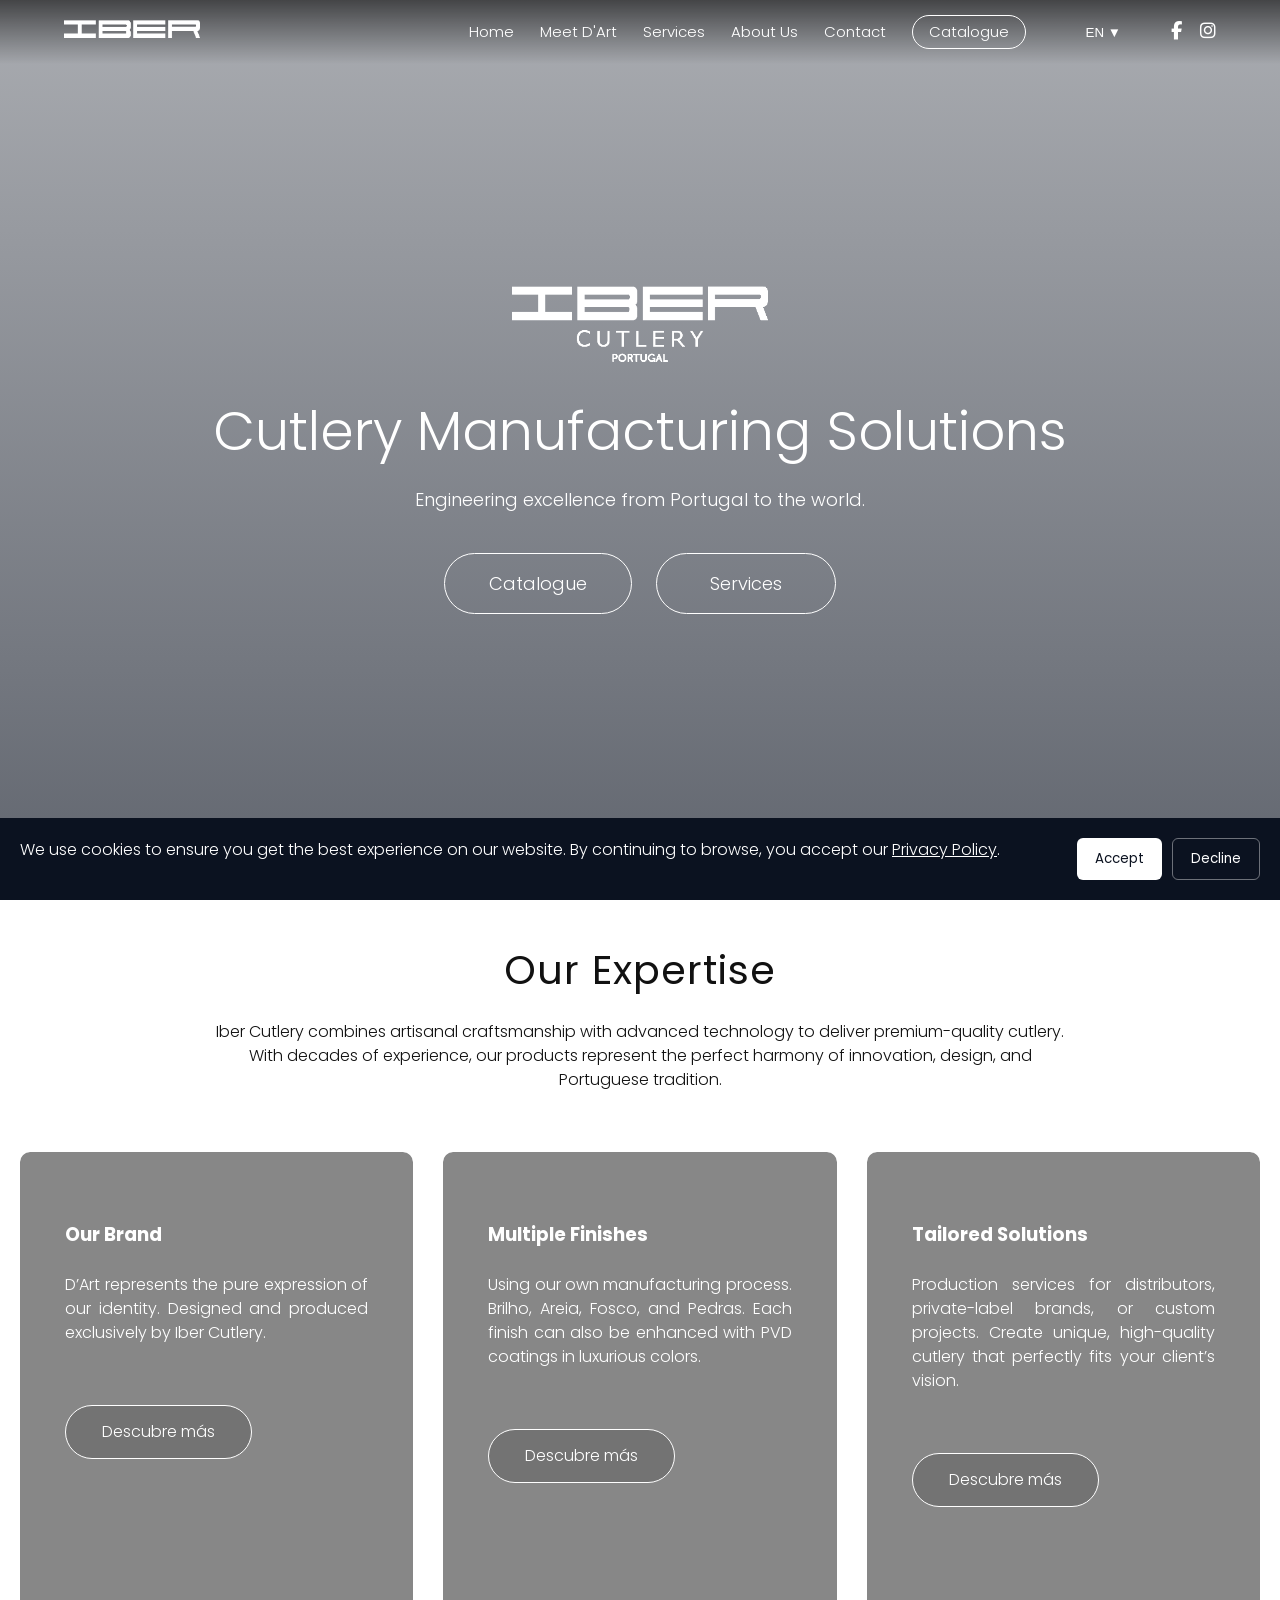
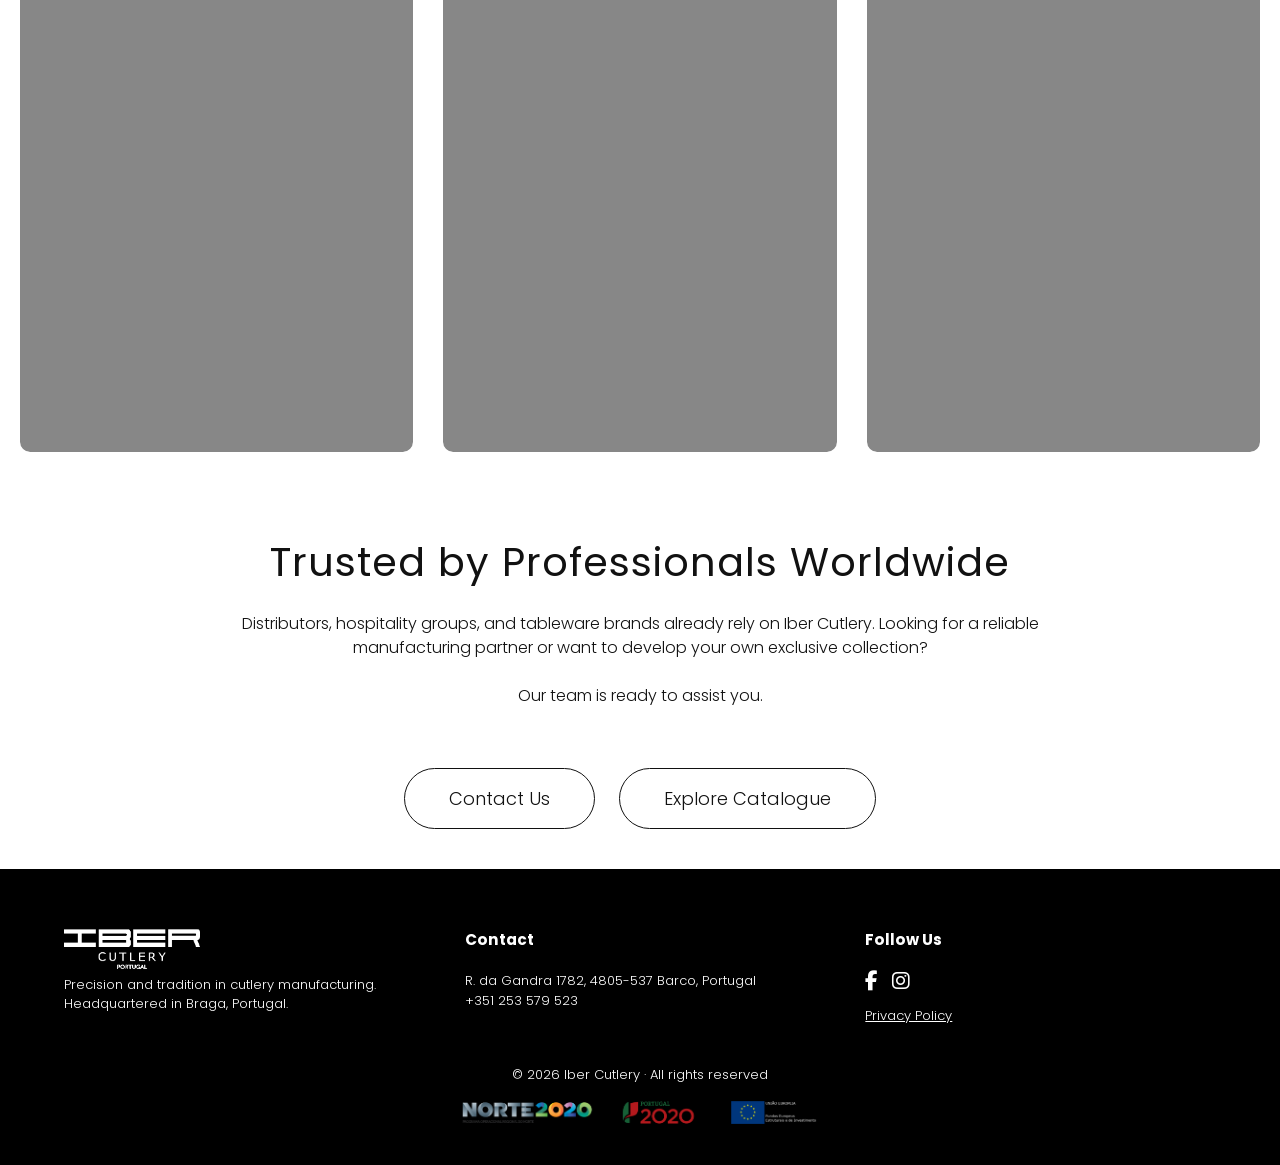
==== index.html @ c16a4443 "Update index.html" ====
<!doctype html>
<html lang="en">
<head>
<meta charset="utf-8"/>
<meta name="viewport" content="width=device-width, initial-scale=1, viewport-fit=cover"/>
<title>Iber | Premium Cutlery</title>
<meta name="description" content="Iber Cutlery — Portuguese cutlery manufacturer. Precision engineering, handcrafted finishes and industrial production. B2B catalog and corporate information."/>
<meta name="theme-color" content="#0b1220"/>

<link rel="icon" href="/favicon.ico">
<link href="https://fonts.googleapis.com/css2?family=Poppins:wght@300;400;600&display=swap" rel="stylesheet">
<link rel="stylesheet" href="https://cdnjs.cloudflare.com/ajax/libs/font-awesome/6.5.0/css/all.min.css">

<link rel="stylesheet" href="styles.css">

</head>

<body>

<header>
  <div class="header-bar" id="headerBar">
    <div class="container">
      <nav>
        <div class="logo"><a href="index.html"><img src="logoIBERsolo.png" alt="Iber Cutlery Logo"></a></div>

        <div class="menu-toggle" id="menuToggle"><i class="fas fa-bars"></i></div>

        <div class="nav-links" id="navLinks">
          <div class="close-menu" id="closeMenu"><i class="fas fa-times"></i></div>

          <a href="index.html">Home</a>
          <a href="meetdart.html">Meet D'Art</a>
          <a href="services.html">Services</a>
          <a href="about.html">About Us</a>
          <a href="contact.html">Contact</a>
          <a href="https://drive.google.com/file/d/1WoMRmmUtPPjQzyLjRYjJHznSljWQ4U9n/view?usp=drive_link" class="catalogue-btn">Catalogue</a>

          <!-- LANGUAGE SELECTOR DESKTOP -->
          <div class="language-selector-desktop">
            <button id="langBtn">EN ▼</button>
            <ul id="langMenu" class="lang-menu">
              <li><a href="#">EN</a></li>
              <li><a href="#">ES</a></li>
              <li><a href="#">PT</a></li>
            </ul>
          </div>

          <!-- LANGUAGE SELECTOR MOBILE -->
          <div class="language-selector-mobile">
            <button class="lang-mobile">EN</button>
            <button class="lang-mobile">ES</button>
            <button class="lang-mobile">PT</button>
          </div>

          <div class="nav-social">
            <a href="https://www.facebook.com/ibercutlery" target="_blank"><i class="fab fa-facebook-f"></i></a>
            <a href="https://www.instagram.com/ibercutlery/" target="_blank"><i class="fab fa-instagram"></i></a>
          </div>

        </div>
      </nav>
    </div>
  </div>
</header>

<section class="hero">
  <video autoplay muted loop playsinline>
    <source src="index1.mp4" type="video/mp4">
  </video>

  <div class="overlay">
    <div class="hero-inner">
      <div class="logo-hero"><img src="logoIBER-blanco.png" alt="Iber Cutlery Logo"></div>
      <h1 data-i18n="hero-title">Cutlery Manufacturing Solutions</h1>
      <p class="lead" data-i18n="hero_lead">Engineering excellence from Portugal to the world.</p>
      <div class="actions">
        <a href="https://drive.google.com/file/d/1WoMRmmUtPPjQzyLjRYjJHznSljWQ4U9n/view?usp=drive_link" class="btn" data-i18n="btn_catalogue">Catalogue</a>
        <a href="services.html" class="btn" data-i18n="btn_services">Services</a>
      </div>
    </div>
  </div>
</section>

<section class="white-section">
  <h2 data-i18n="ourexpertise">Our Expertise</h2>
  <p data-i18n="ourexpertise_text">Iber Cutlery combines artisanal craftsmanship with advanced technology to deliver premium-quality cutlery. With decades of experience, our products represent the perfect harmony of innovation, design, and Portuguese tradition.</p>
  
  <div class="box-grid">
  <div class="info-box" style="background-image:url('img.png');">
    <div class="info-content">
      <br>
      <h3>Our Brand</h3><br>
        <p>
         D’Art represents the pure expression of our identity. Designed and produced exclusively by Iber Cutlery.
        </p>

          <a href="meetdart.html#introdart" class="info-btn">Descubre más</a>

    </div>
  </div>

  <div class="info-box" style="background-image:url('img.png');">
    <div class="info-content">
      <br><h3>Multiple Finishes</h3><br>
      <p>
        Using our own manufacturing process. Brilho, Areia, Fosco, and Pedras. Each finish can also be enhanced with PVD coatings in luxurious colors.
      </p>
          <a href="services.html#acabados" class="info-btn">Descubre más</a>

    </div>
  </div>

  <div class="info-box" style="background-image:url('img.png');">
    <div class="info-content">
      <br><h3>Tailored Solutions</h3><br>
      <p>
        Production services for distributors, private-label brands, or custom projects. Create unique, high-quality cutlery that perfectly fits your client’s vision.
      </p>
          <a href="services.html" class="info-btn">Descubre más</a>

    </div>
  </div>
</div>




</section>

<section class="white-section">
  <h2>Trusted by Professionals Worldwide</h2>
  <p>
    Distributors, hospitality groups, and tableware brands already rely on Iber Cutlery. Looking for a reliable manufacturing partner or want to develop your own exclusive collection?
    <br><br>
     Our team is ready to assist you.
  </p>

  <div class="actions" style="margin-top:30px;">
    <a href="contact.html" class="btn" style="border-color:#111;color:#111;">Contact Us</a>
    <a href="catalogue.html" class="btn" style="border-color:#111;color:#111;">Explore Catalogue</a>
  </div>
</section>

<footer>
  <div class="container footer-grid">
    <div>
      <div class="footer-logo"><img src="logoIBER-blanco.png" alt="Iber Cutlery"></div>
      <div class="footer-about">Precision and tradition in cutlery manufacturing. Headquartered in Braga, Portugal.</div>
    </div>

    <div>
      <h3>Contact</h3> <br>
      <p>R. da Gandra 1782, 4805-537 Barco, Portugal</p>
      <p>+351 253 579 523</p>
    </div>

    <div>
      
      <h3>Follow Us</h3>
      <br>
      <div class="footer-social">
        <a href="https://www.facebook.com/ibercutlery" target="_blank"><i class="fab fa-facebook-f"></i></a>
        <a href="https://www.instagram.com/ibercutlery/" target="_blank"><i class="fab fa-instagram"></i></a>
      </div>
      <div style="margin-top:12px;">
        <a href="privacy.html" style="color:#fff;">Privacy Policy</a>
      </div>
    </div>
  </div>

  <div class="footer-legal">
    <p>© <span id="copyright-year">2025</span> Iber Cutlery · All rights reserved</p>
    <img src="logos_2020.png" style="height:55px;cursor:pointer;" onclick="window.open('Ficha-do-Proyecto-Iber.pdf','_blank')">
  </div>
</footer>

<div class="cookie-popup" id="cookiePopup" style="display:none;">
  <div>We use cookies to ensure you get the best experience on our website. By continuing to browse, you accept our <a href="privacy.html" style="color:#fff;text-decoration:underline;">Privacy Policy</a>.</div>
  <div class="cookie-buttons">
    <button class="cookie-btn cookie-accept" id="acceptCookies">Accept</button>
    <button class="cookie-btn cookie-reject" id="rejectCookies">Decline</button>
  </div>
</div>

<script>
/* ================= HEADER SCROLL ================= */
const headerBar = document.getElementById('headerBar');
window.addEventListener('scroll', () => { headerBar.classList.toggle('scrolled', window.scrollY > 60); });

/* ================= MOBILE MENU ================= */
const toggle = document.getElementById('menuToggle');
const nav = document.getElementById('navLinks');
const closeBtn = document.getElementById('closeMenu');

toggle.addEventListener('click', () => {
  nav.classList.add('active');
  document.body.classList.add('no-scroll');
});

closeBtn.addEventListener('click', () => {
  nav.classList.remove('active');
  document.body.classList.remove('no-scroll');
});

document.addEventListener('click', (e) => {
  if(!nav.contains(e.target) && !toggle.contains(e.target)){
    nav.classList.remove('active');
    document.body.classList.remove('no-scroll');
  }
});

/* ================= COOKIES ================= */
const cookiePopup = document.getElementById('cookiePopup');

if(!localStorage.getItem('cookieChoice')){
  cookiePopup.style.display = 'flex';
}

document.getElementById('acceptCookies').onclick = () => {
  localStorage.setItem('cookieChoice','accepted');
  cookiePopup.style.display = 'none';
};

document.getElementById('rejectCookies').onclick = () => {
  localStorage.setItem('cookieChoice','rejected');
  cookiePopup.style.display = 'none';
};

/* ================= LANGUAGE DROPDOWN DESKTOP ================= */
const langBtn = document.getElementById('langBtn');
const langMenu = document.getElementById('langMenu');

langBtn.addEventListener('click', (e) => {
  e.stopPropagation();
  langMenu.style.display = (langMenu.style.display === 'block') ? 'none' : 'block';
});

document.addEventListener('click', () => { langMenu.style.display = 'none'; });

/* ================= COPYRIGHT YEAR ================= */
document.getElementById("copyright-year").textContent = new Date().getFullYear();











</script>

</body>
</html>
---- styles.css ----
/* ================= RESET ================= */
*, *::before, *::after {
  box-sizing: border-box;
  margin: 0;
  padding: 0;
}

html {
  scroll-behavior: smooth;
}

body {
  font-family: "Poppins", sans-serif;
  font-weight: 300;
  line-height: 1.5;
  color: #111;
  background: #fff;
  overflow-x: hidden;
}

/* ================= GLOBAL ================= */
.container {
  max-width: 1200px;
  margin: auto;
  padding: 0 clamp(16px, 4vw, 24px);
}

body.no-scroll {
  overflow: hidden;
}

/* ================= HEADER ================= */
header {
  position: fixed;
  top: 0;
  left: 0;
  right: 0;
  z-index: 1000;
}

.header-bar {
  width: 100%;
  background: linear-gradient(to bottom, rgba(0,0,0,0.6), rgba(0,0,0,0));
  transition: .35s;
}

.header-bar.scrolled {
  background: rgba(0,0,0,.95);
  backdrop-filter: blur(6px);
}

nav {
  display: flex;
  align-items: center;
  justify-content: space-between;
  height: 64px;
}

.logo img {
  height: 18px;
}

/* ================= NAV ================= */
.nav-links {
  display: flex;
  align-items: center;
  gap: 26px;
}

.nav-links a {
  color: #fff;
  text-decoration: none;
  font-size: 15px;
}

/* CTA */
.catalogue-btn {
  border: 1.6px solid #fff;
  padding: 5px 16px;
  border-radius: 80px;
}

/* SOCIAL ICONS */
.nav-social {
  display: flex;
  gap: 18px;
  margin-left: 10px;
}

.nav-social i {
  color: #fff;
  font-size: 18px;
  transition: .3s;
}

.nav-social i:hover {
  color: #aaa;
}

/* MENU BUTTONS */
.menu-toggle,
.close-menu {
  display: none;
  font-size: 26px;
  color: #fff;
  cursor: pointer;
}

/* ================= HERO ================= */
.hero {
  position: relative;
  min-height: 100dvh;
  width: 100%;
  overflow: hidden;
}

.hero video {
  position: absolute;
  inset: 0;
  width: 100%;
  height: 100%;
  object-fit: cover;
}

.overlay {
  position: absolute;
  inset: 0;
  background: linear-gradient(180deg, rgba(11,18,32,0.35), rgba(11,18,32,0.65));
  display: flex;
  align-items: center;
  justify-content: center;
  text-align: center;
  padding: 40px 20px;
}

.hero-inner {
  max-width: 900px;
  color: #fff;
}

.logo-hero img {
  width: clamp(180px, 20vw, 260px);
  margin-bottom: 22px;
}

h1 {
  font-size: clamp(32px, 5vw, 54px);
  margin-bottom: 14px;
  font-weight: 300;
}

.lead {
  font-size: clamp(16px, 2.2vw, 18px);
}

.actions {
  display: flex;
  gap: 24px;
  justify-content: center;
  margin-top: 40px;
  flex-wrap: wrap;
}

.btn {
  padding: 16px 44px;
  border-radius: 80px;
  border: 1.6px solid #fff;
  color: #fff;
  text-decoration: none;
  font-size: 18px;
  min-width: 180px;
  transition: .3s;
}

.btn:hover {
  background: rgba(255,255,255,.15);
  transform: translateY(-2px);
}

/* ================= SECTIONS ================= */
.white-section {
  padding: clamp(40px, 10vw, 40px) 20px;
  text-align: center;
}

.white-section h2 {
  font-size: clamp(26px, 4vw, 40px);
  margin-bottom: 20px;
  font-weight: 400;
}

.white-section p {
  max-width: 850px;
  margin: 0 auto 60px;
  font-size: 16px;
}

.box-grid {
  display: grid;
  grid-template-columns: repeat(auto-fit, minmax(260px,1fr));
  gap: 30px;
}

.info-box {
  padding: 30px 30px;
  border-radius: 40px;
  background: #cfcfcf;
}.info-box p {
  text-align: justify;
}


/* ================= FOOTER ================= */
footer {
  background: #000000;
  color: #fff;
  padding-top: 60px;
  font-size: 13px;
}

.footer-grid {
  display: grid;
  grid-template-columns: repeat(auto-fit, minmax(240px,1fr));
  gap: 50px;
  margin-bottom: 20px;
}

.footer-logo img {
  height: 40px;
}

.footer-social {
  display: flex;
  gap: 14px;
}

.footer-social i {
  color: #fff;
  font-size: 20px;
}

.footer-social i:hover {
  color: #888;
}

.footer-legal {
  background: #000;
  padding: 20px;
  text-align: center;
  font-size: 13px;
}

/* ================= COOKIES ================= */
.cookie-popup {
  position: fixed;
  bottom: 0;
  left: 0;
  width: 100%;
  background: #0b1220;
  color: #fff;
  padding: 20px;
  display: flex;
  justify-content: space-between;
  gap: 20px;
  flex-wrap: wrap;
  z-index: 9999;
}

.cookie-buttons {
  display: flex;
  gap: 10px;
  flex-wrap: wrap;
}

.cookie-btn {
  border: none;
  padding: 10px 18px;
  border-radius: 6px;
  cursor: pointer;
  font-family: "Poppins";
}

.cookie-accept {
  background: #fff;
  color: #0b1220;
}

.cookie-reject {
  background: transparent;
  border: 1px solid rgba(255,255,255,.4);
  color: #fff;
}

/* ================= LANGUAGE SELECTORS ================= */
/* Desktop */
.language-selector-desktop {
  position: relative;
  display: inline-block;
  margin-left: 20px;
}

.language-selector-desktop button {
  background: none;
  color: #fff;
  border: none;
  padding: 6px 14px;
  border-radius: 40px;
  cursor: pointer;
  font-weight: 500;
}

.language-selector-desktop .lang-menu {
  display: none;
  position: absolute;
  top: 120%;
  left: 0;
  background: #0b1220;
  border-radius: 12px;
  list-style: none;
  padding: 8px 0;
  min-width: 60px;
  text-align: center;
  box-shadow: 0 2px 10px rgba(0,0,0,0.4);
  z-index: 1005;
}

.language-selector-desktop .lang-menu li a {
  display: block;
  padding: 6px 16px;
  color: #fff;
  text-decoration: none;
  font-weight: 500;
}

.language-selector-desktop .lang-menu li a:hover {
  background: rgba(255,255,255,0.1);
}

/* Mobile */
.language-selector-mobile {
  display: flex;
  gap: 10px;
  justify-content: center;
  width: 100%;
}

.language-selector-mobile .lang-mobile {
  background: #fff;
  color: #000;
  border: 1.6px solid #fff;
  padding: 6px 12px;
  border-radius: 30px;
  cursor: pointer;
  font-weight: 500;
  min-width: 50px;
}

/* ================= MEDIA QUERIES ================= */

/* Tablet & Mobile <=900px */
@media (max-width: 900px) {

  /* Menu Toggle */
  .menu-toggle { 
    display: block;
  }

  /* Nav links */
  .nav-links {
    position: fixed;
    top: 0;
    right: -100%;
    width: 100%;
    height: 100vh;
    background: rgba(0,0,0,0.9);
    flex-direction: column;
    justify-content: flex-start;
    align-items: center;
    padding: 80px 0 40px 0;
    overflow-y: auto;
    transition: .35s;
    z-index: 1001;
    scroll-behavior: smooth;
  }

  .nav-links.active { right: 0; }

  .nav-links a {
    font-size: 18px;
    color: #fff;
    text-decoration: none;
    text-align: center;
    margin: 1px 0;
    padding: 1px 0;
    width: 100%;
    max-width: 200px;
  }

  .nav-links a.catalogue-btn {
    background: #fff;
    color: #000 !important;
    border: none;
    padding: 7px 40px;
    margin: 6px 0;
    border-radius: 40px;
    font-weight: 500;
    text-align: center;
    width: auto;
    display: inline-block;
  }

  .close-menu {
    display: block;
    position: absolute;
    top: 12px;
    right: 12px;
    z-index: 1002;
  }

  /* Scrollbar minimal */
  .nav-links::-webkit-scrollbar {
    width: 6px;
  }
  .nav-links::-webkit-scrollbar-thumb {
    background: rgba(255,255,255,0.2);
    border-radius: 3px;
  }

  /* Hide desktop language selector */
  .language-selector-desktop { display: none; }

  /* Hero Mobile */
  .hero-inner {
    display: flex;
    flex-direction: column;
    align-items: center;
    justify-content: center;
    text-align: center;
    padding: 20px;
  }

  .logo-hero img { width: clamp(120px,35vw,180px); margin-bottom: 20px; }
  .actions { flex-direction: column; align-items: center; gap: 14px; margin-top: 24px; }
  .btn { width: 70%; max-width: 260px; font-size: 16px; padding: 14px 28px; }

  .nav-links .nav-social i {
    font-size: 24px; 
  }

}

/* Mobile <=600px */
@media (max-width:600px) {
  nav { height: 58px; }
  .logo img { height: 16px; }
  .white-section { padding: 30px 16px; }

  .cookie-popup { flex-direction: column; align-items: flex-start; }
  .cookie-buttons { width: 100%; }
  .cookie-btn { flex: 1; text-align: center; }
}

/* Landscape mobile <=900px */
@media (orientation: landscape) and (max-width:900px) {
  .logo-hero { display: none; }
  .nav-links { min-height: auto; padding: 30px 0; }
}

/* Desktop >=901px */
@media (min-width:901px) {
  .close-menu { display: none !important; }
  .language-selector-mobile { display: none !important; }
}






.info-box {
  position: relative;
  background-size: cover;
  background-position: center;
  border-radius: 10px;
  min-height:900px;
  padding: 45px;
  color: #fff;
  display: flex;
  align-items: top;
  justify-content: center;
  overflow: hidden;
}

.info-box::before {
  content: "";
  position: absolute;
  inset: 0;
  background: rgba(0,0,0,0.35);
  /*background: rgba(0,0,0,0.35);  oscurece un poco la imagen para mejorar la legibilidad */
  border-radius: 10px;
}

.info-content {
  position: relative; /* para estar por encima del ::before */
  z-index: 1;
  text-align: justify;
}


.info-btn {
  display: inline-block;
  padding: 14px 36px;
  border-radius: 60px;
  background: rgba(0, 0, 0, 0.15);
  color: #ffffff;
  font-weight: 300;
  text-decoration: none;
  font-size: 16px;
  transition: 0.3s;
  border: 1.6px solid #fff;
}

.info-btn:hover {
  background: rgba(0, 0, 0, 0.55);
  transform: translateY(-2px);
}













/* ================= ESTILOS DE DART ================= */
/* GENERAL */
.dart-section,
.dart-finishes,
.dart-gallery{
  padding: 100px 20px;
}

.container-narrow{
  max-width: 900px;
  margin: auto;
  text-align: center;
}

.dart-title{
  font-size: 42px;
  font-weight: 300;
  margin-bottom: 30px;
}

.dart-text{
  font-size: 17px;
  line-height: 1.8;
  color: #444;
}

/* FINISHES */
.finish-grid{
  display: grid;
  grid-template-columns: repeat(auto-fit,minmax(260px,1fr));
  gap: 40px;
  margin-top: 70px;
}

.finish-card{
  position: relative;
  overflow: hidden;
  border-radius: 16px;
}

.finish-card img{
  width: 100%;
  height: 420px;
  object-fit: cover;
  display: block;
}

.finish-overlay{
  position: absolute;
  inset: 0;
  background: linear-gradient(to top, rgba(0,0,0,0.65), rgba(0,0,0,0.2));
  color: #fff;
  padding: 30px;
  display: flex;
  flex-direction: column;
  justify-content: flex-end;
}

/* GALLERY */
.gallery-grid{
  display: grid;
  grid-template-columns: repeat(4,1fr);
  gap: 0;
  margin-top: 60px;
}

.gallery-item{
  position: relative;
  cursor: pointer;
  overflow: hidden;
}

.gallery-item img{
  width: 100%;
  height: 420px;
  object-fit: cover;
  display: block;
  transition: 0.6s;
}

.gallery-item:hover img{
  transform: scale(1.05);
}

.gallery-label{
  position: absolute;
  bottom: 0;
  left: 0;
  right: 0;
  padding: 20px;
  background: linear-gradient(to top, rgba(0,0,0,0.8), transparent);
  color: #fff;
  font-size: 18px;
}

/* MODAL */
.model-modal{
  position: fixed;
  inset: 0;
  background: rgba(0,0,0,0.85);
  display: none;
  align-items: center;
  justify-content: center;
  z-index: 9999;
}

.model-content{
  width: 90%;
  max-width: 1000px;
  background: #111;
  border-radius: 20px;
  overflow: hidden;
  display: grid;
  grid-template-columns: 1fr 1fr;
}

.model-content img{
  width: 100%;
  height: 100%;
  object-fit: cover;
}

.modal-info{
  padding: 60px;
  color: #fff;
}

.close-modal{
  position: absolute;
  top: 30px;
  right: 40px;
  color: #fff;
  font-size: 28px;
  cursor: pointer;
}

/* RESPONSIVE */
@media(max-width:900px){
  .gallery-grid{
    grid-template-columns: repeat(2,1fr);
  }

  .model-content{
    grid-template-columns: 1fr;
  }

  .modal-info{
    padding: 30px;
  }

  .finish-card img,
  .gallery-item img{
    height: 300px;
  }
}





/* ================= ESTILOS SERVICE ================= */
.section {
    padding: 100px 0;
    border-bottom: 1px solid #e5e5e5;
}

.section:last-child {
    border-bottom: none;
}

h2 {
    font-size: 32px;
    font-weight: 500;
    margin-bottom: 30px;
    letter-spacing: 1px;
}

.grid-2 {
    display: grid;
    grid-template-columns: 1fr 1fr;
    gap: 60px;
    align-items: center;
}

.grid-3 {
    display: grid;
    grid-template-columns: repeat(3, 1fr);
    gap: 40px;
}

.image-wrapper {
    width: 100%;
    overflow: hidden;
    border-radius: 6px;
}

.image-wrapper img {
    width: 100%;
    height: auto;
    display: block;
    object-fit: cover;
}

.muted {
    color: #777;
    font-size: 14px;
    letter-spacing: 2px;
    text-transform: uppercase;
    margin-bottom: 15px;
}

.card {
    padding: 40px;
    background: #fff;
    border-radius: 6px;
    box-shadow: 0 10px 30px rgba(0,0,0,0.04);
}

.card h3 {
    font-size: 18px;
    font-weight: 500;
    margin-bottom: 15px;
}

.card p {
    font-size: 14px;
    line-height: 1.6;
    color: #555;
}

.signature {
    font-size: 18px;
    font-weight: 500;
    margin-top: 30px;
    text-align: center;
}

/* RESPONSIVE */
@media (max-width: 992px) {
    .grid-2 {
        grid-template-columns: 1fr;
        gap: 40px;
    }

    .grid-3 {
        grid-template-columns: 1fr;
    }

    .section {
        padding: 70px 0;
    }

    h2 {
        font-size: 26px;
    }
    
}











/* ================= CONTACT PAGE ================= */


/* === CENTERED CONTACT SECTION === */





.contact-bg-video{
  position: fixed;
  inset: 0;
  width: 100%;
  height: 100%;
  object-fit: cover;
  z-index: -2;
}

.contact-video-overlay{
  position: fixed;
  inset: 0;
  background: rgba(0,0,0,0.52);
  z-index: -1;
}
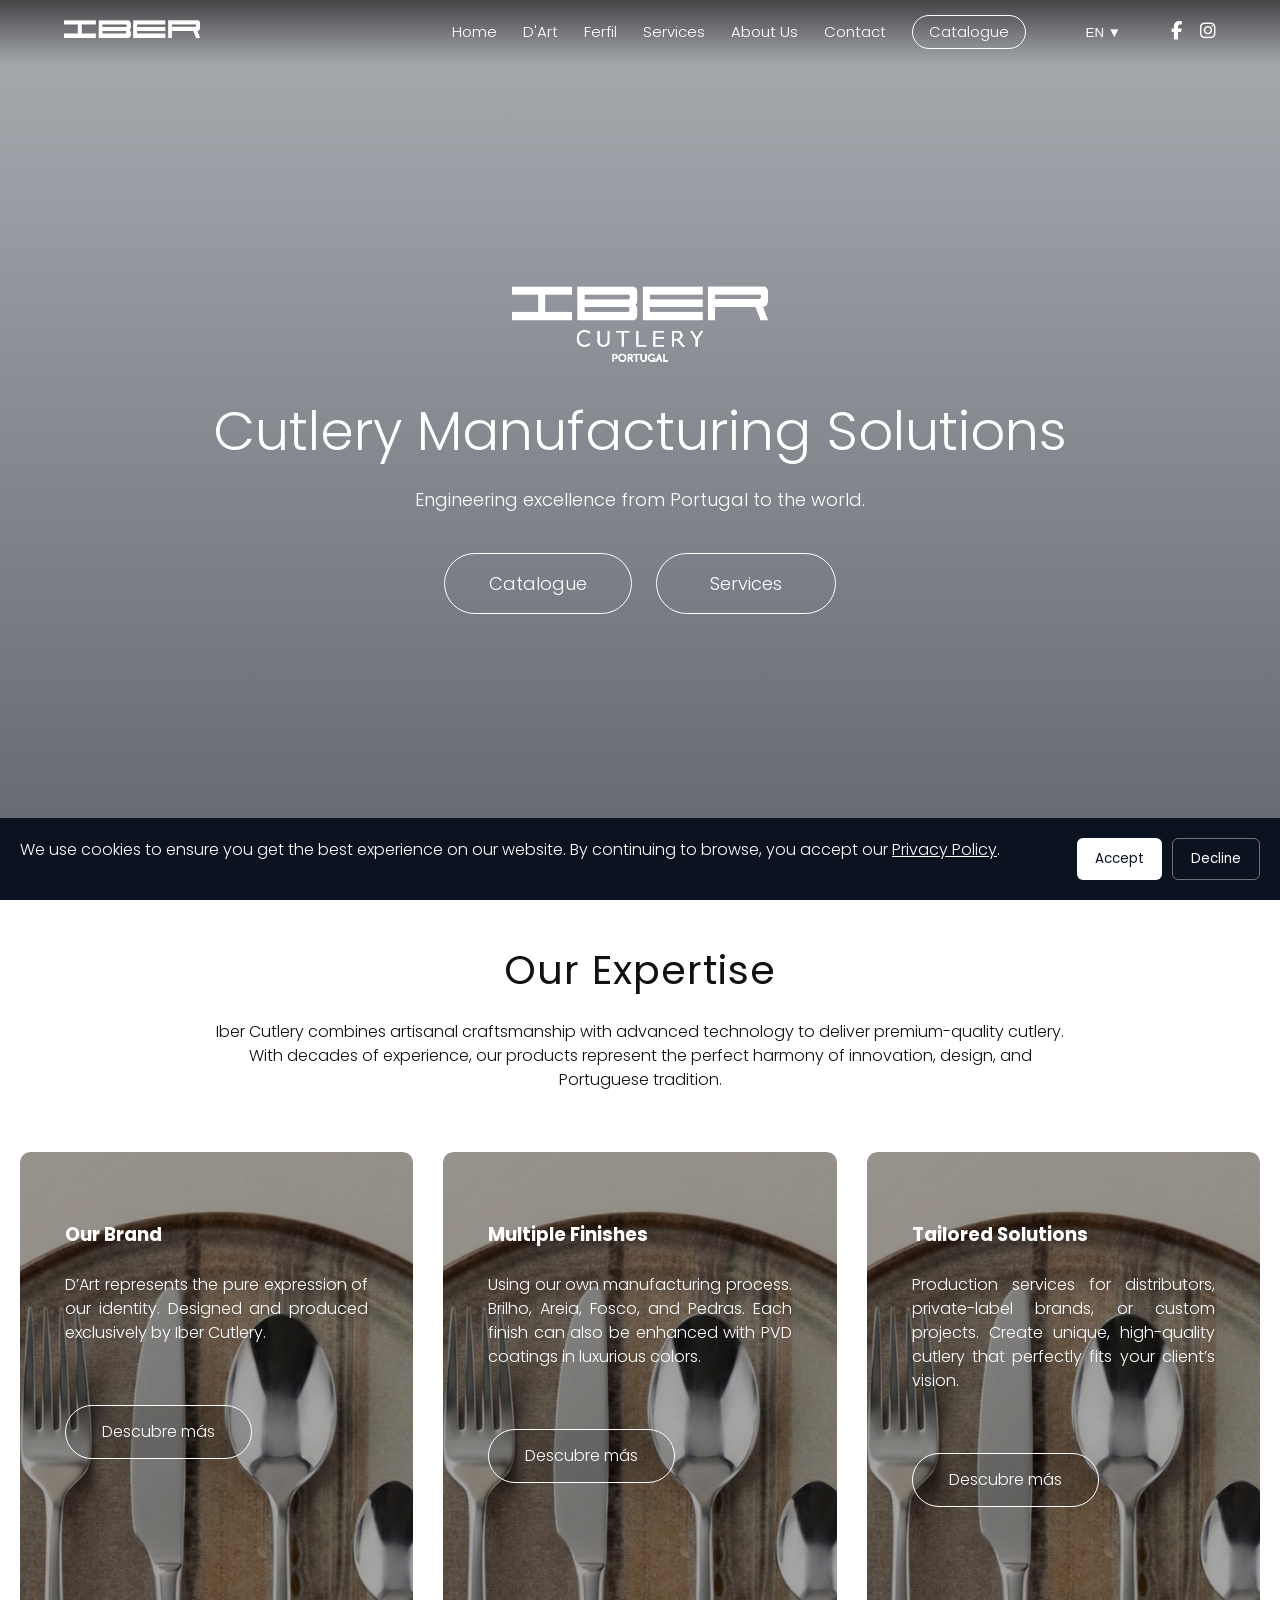
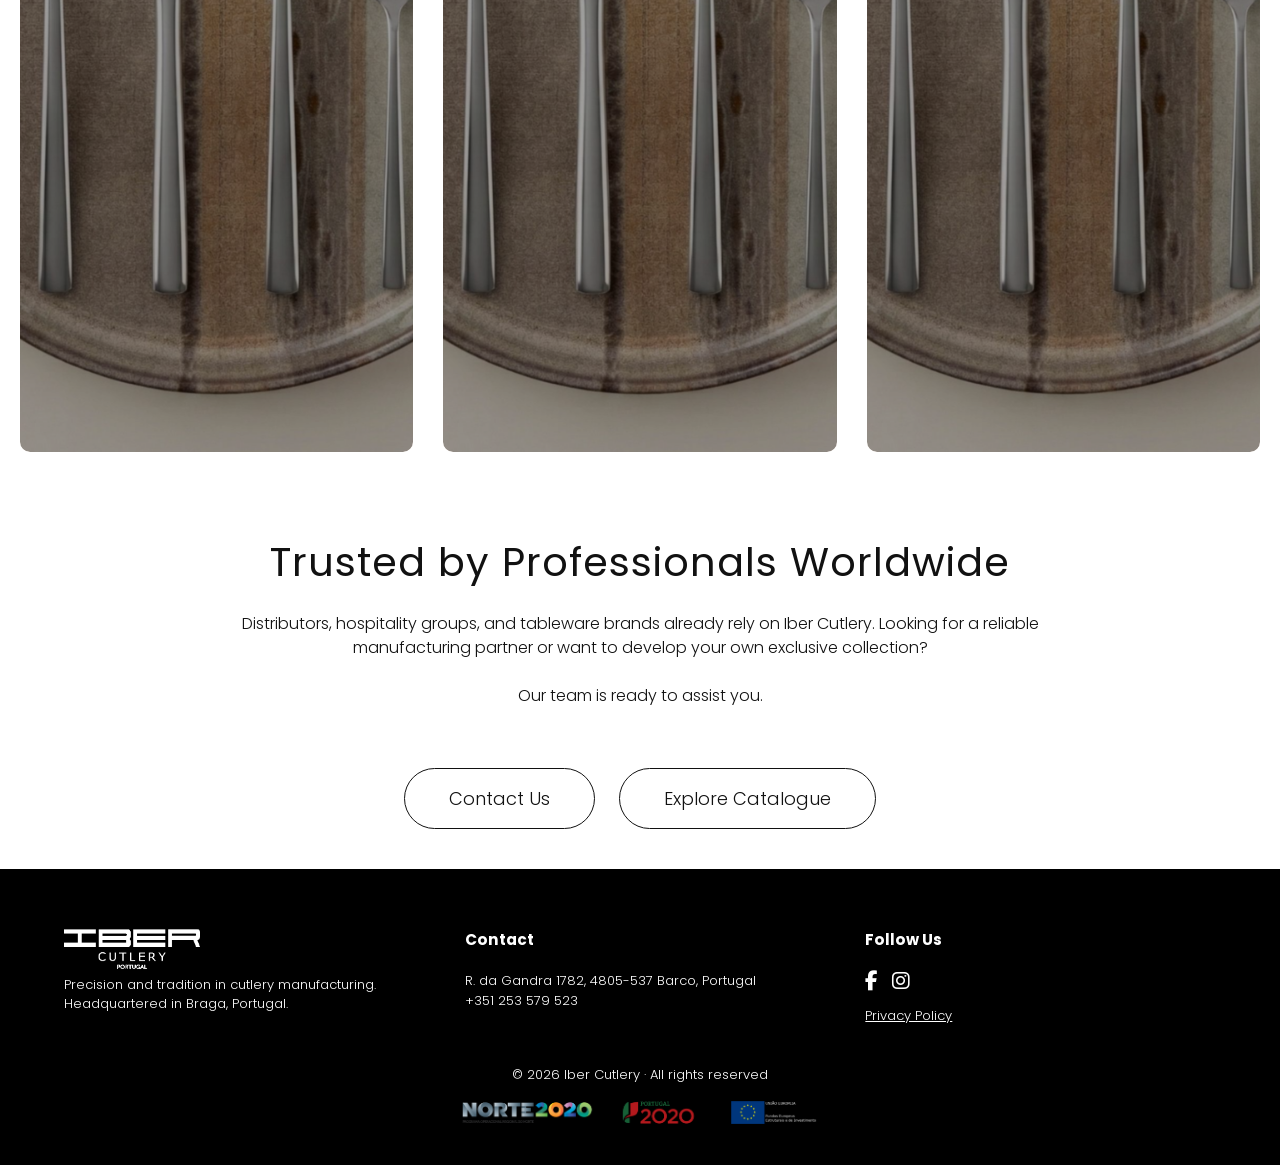
==== commit fcdcf8dd: "Add files via upload" ====
--- a/index.html
+++ b/index.html
@@ -29,7 +29,8 @@
           <div class="close-menu" id="closeMenu"><i class="fas fa-times"></i></div>
 
           <a href="index.html">Home</a>
-          <a href="meetdart.html">Meet D'Art</a>
+          <a href="meetdart.html">D'Art</a>
+          <a href="ferfil.html">Ferfil</a>
           <a href="services.html">Services</a>
           <a href="about.html">About Us</a>
           <a href="contact.html">Contact</a>
@@ -137,7 +138,7 @@
 
   <div class="actions" style="margin-top:30px;">
     <a href="contact.html" class="btn" style="border-color:#111;color:#111;">Contact Us</a>
-    <a href="catalogue.html" class="btn" style="border-color:#111;color:#111;">Explore Catalogue</a>
+    <a href="https://drive.google.com/file/d/1WoMRmmUtPPjQzyLjRYjJHznSljWQ4U9n/view?usp=drive_link" class="btn" style="border-color:#111;color:#111;">Explore Catalogue</a>
   </div>
 </section>
 
--- a/styles.css
+++ b/styles.css
@@ -545,7 +545,7 @@
 .dart-section,
 .dart-finishes,
 .dart-gallery{
-  padding: 100px 20px;
+  padding: 50px;
 }
 
 .container-narrow{
@@ -570,7 +570,7 @@
 .finish-grid{
   display: grid;
   grid-template-columns: repeat(auto-fit,minmax(260px,1fr));
-  gap: 40px;
+  gap: 20px;
   margin-top: 70px;
 }
 
@@ -582,7 +582,7 @@
 
 .finish-card img{
   width: 100%;
-  height: 420px;
+  height: 720px;
   object-fit: cover;
   display: block;
 }
@@ -636,10 +636,11 @@
 }
 
 /* MODAL */
+/* MODAL */
 .model-modal{
   position: fixed;
   inset: 0;
-  background: rgba(0,0,0,0.85);
+  background: rgba(0,0,0,0.45);
   display: none;
   align-items: center;
   justify-content: center;
@@ -649,11 +650,13 @@
 .model-content{
   width: 90%;
   max-width: 1000px;
-  background: #111;
+  background: #fff;       /* Blanco */
+  color: #111;            /* Letras negras */
   border-radius: 20px;
   overflow: hidden;
   display: grid;
   grid-template-columns: 1fr 1fr;
+  position: relative;     /* Para la X dentro */
 }
 
 .model-content img{
@@ -663,18 +666,31 @@
 }
 
 .modal-info{
-  padding: 60px;
-  color: #fff;
-}
-
+  padding: 40px;
+}
+
+/* X dentro del modal */
 .close-modal{
   position: absolute;
-  top: 30px;
-  right: 40px;
-  color: #fff;
+  top: 15px;
+  right: 15px;
+  color: #111;           /* negra */
   font-size: 28px;
   cursor: pointer;
-}
+  background: #fff;
+  border-radius: 50%;
+  width: 35px;
+  height: 35px;
+  display: flex;
+  align-items: center;
+  justify-content: center;
+  text-align: center;
+  box-shadow: 0 3px 10px rgba(0,0,0,0.2);
+}
+
+
+
+
 
 /* RESPONSIVE */
 @media(max-width:900px){
@@ -687,12 +703,12 @@
   }
 
   .modal-info{
-    padding: 30px;
+    padding: 20px;
   }
 
   .finish-card img,
   .gallery-item img{
-    height: 300px;
+    height: 500px;
   }
 }
 
@@ -703,7 +719,6 @@
 /* ================= ESTILOS SERVICE ================= */
 .section {
     padding: 100px 0;
-    border-bottom: 1px solid #e5e5e5;
 }
 
 .section:last-child {
@@ -741,6 +756,7 @@
     height: auto;
     display: block;
     object-fit: cover;
+    
 }
 
 .muted {
@@ -832,3 +848,25 @@
   background: rgba(0,0,0,0.52);
   z-index: -1;
 }
+
+
+.full-width {
+  grid-column: 1 / -1;
+}
+
+.map-container {
+  position: relative;
+  width: 100%;
+  padding-bottom: 50%; /* 2:1 ratio (alto = 50% del ancho) */
+  height: 0;
+}
+
+.map-container iframe {
+  position: absolute;
+  top: 0;
+  left: 0;
+  width: 100%;
+  height: 100%;
+  border: 0;
+}
+
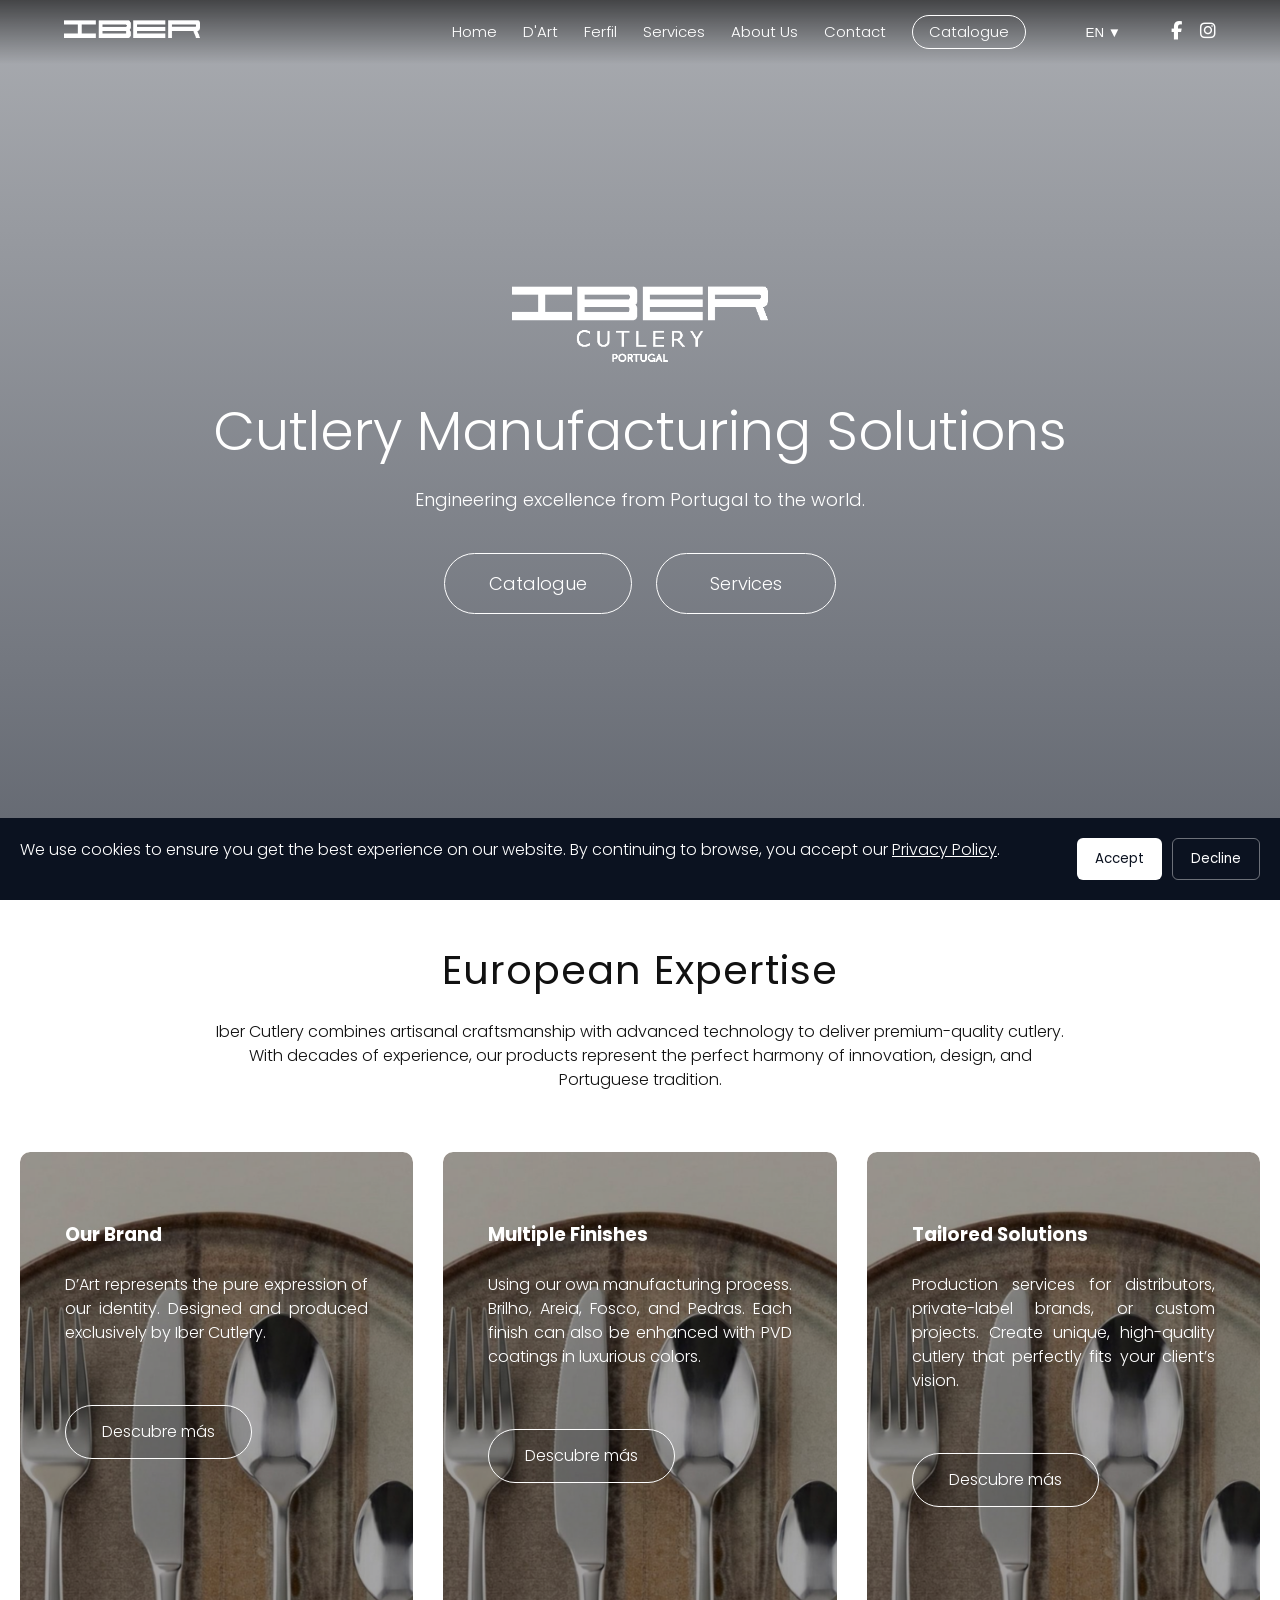
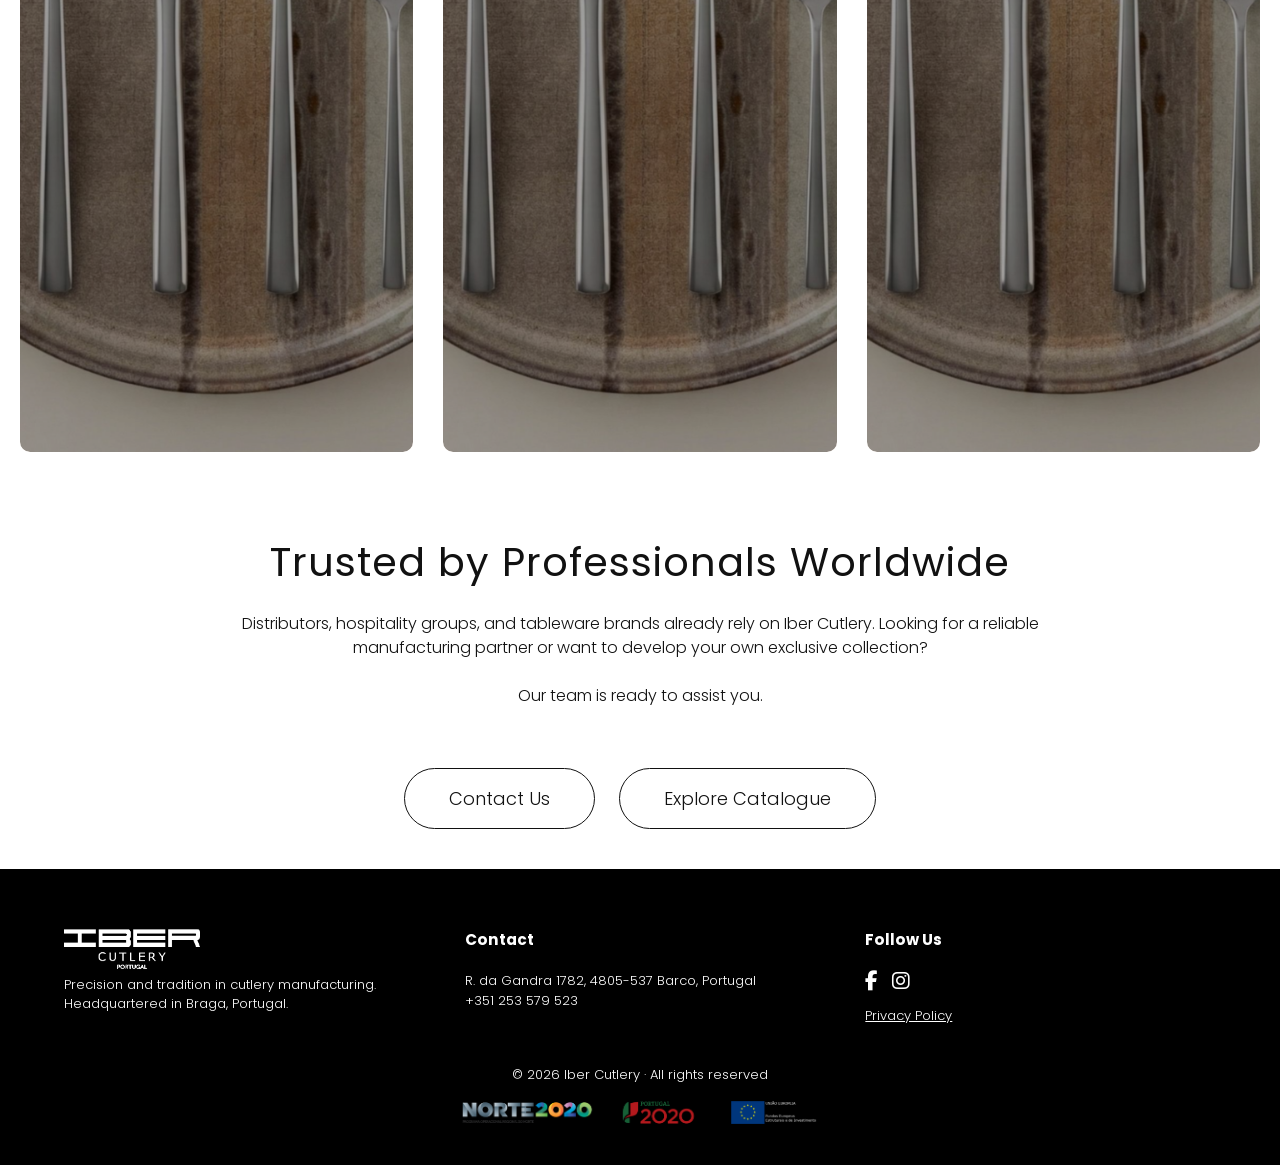
==== commit 8af91eee: "Add files via upload" ====
--- a/index.html
+++ b/index.html
@@ -83,7 +83,7 @@
 </section>
 
 <section class="white-section">
-  <h2 data-i18n="ourexpertise">Our Expertise</h2>
+  <h2 data-i18n="ourexpertise">European Expertise</h2>
   <p data-i18n="ourexpertise_text">Iber Cutlery combines artisanal craftsmanship with advanced technology to deliver premium-quality cutlery. With decades of experience, our products represent the perfect harmony of innovation, design, and Portuguese tradition.</p>
   
   <div class="box-grid">
--- a/styles.css
+++ b/styles.css
@@ -1,6 +1,3 @@
-
-
-
 /* ================= RESET ================= */
 *, *::before, *::after {
   box-sizing: border-box;
@@ -208,10 +205,10 @@
   padding: 30px 30px;
   border-radius: 40px;
   background: #cfcfcf;
-}.info-box p {
+}
+.info-box p {
   text-align: justify;
 }
-
 
 /* ================= FOOTER ================= */
 footer {
@@ -475,11 +472,6 @@
   .language-selector-mobile { display: none !important; }
 }
 
-
-
-
-
-
 .info-box {
   position: relative;
   background-size: cover;
@@ -499,16 +491,14 @@
   position: absolute;
   inset: 0;
   background: rgba(0,0,0,0.35);
-  /*background: rgba(0,0,0,0.35);  oscurece un poco la imagen para mejorar la legibilidad */
   border-radius: 10px;
 }
 
 .info-content {
-  position: relative; /* para estar por encima del ::before */
+  position: relative;
   z-index: 1;
   text-align: justify;
 }
-
 
 .info-btn {
   display: inline-block;
@@ -528,18 +518,6 @@
   transform: translateY(-2px);
 }
 
-
-
-
-
-
-
-
-
-
-
-
-
 /* ================= ESTILOS DE DART ================= */
 /* GENERAL */
 .dart-section,
@@ -571,7 +549,7 @@
   display: grid;
   grid-template-columns: repeat(auto-fit,minmax(260px,1fr));
   gap: 20px;
-  margin-top: 70px;
+  padding: 40px;
 }
 
 .finish-card{
@@ -596,6 +574,10 @@
   display: flex;
   flex-direction: column;
   justify-content: flex-end;
+  font-size: 14px;
+  line-height: 1.6;
+  color: #ffffff;
+  text-align: center;
 }
 
 /* GALLERY */
@@ -635,7 +617,6 @@
   font-size: 18px;
 }
 
-/* MODAL */
 /* MODAL */
 .model-modal{
   position: fixed;
@@ -650,13 +631,13 @@
 .model-content{
   width: 90%;
   max-width: 1000px;
-  background: #fff;       /* Blanco */
-  color: #111;            /* Letras negras */
+  background: #fff;       
+  color: #111;            
   border-radius: 20px;
   overflow: hidden;
   display: grid;
   grid-template-columns: 1fr 1fr;
-  position: relative;     /* Para la X dentro */
+  position: relative;     
 }
 
 .model-content img{
@@ -674,7 +655,7 @@
   position: absolute;
   top: 15px;
   right: 15px;
-  color: #111;           /* negra */
+  color: #111;           
   font-size: 28px;
   cursor: pointer;
   background: #fff;
@@ -688,15 +669,38 @@
   box-shadow: 0 3px 10px rgba(0,0,0,0.2);
 }
 
-
-
-
-
 /* RESPONSIVE */
 @media(max-width:900px){
+  /* === INICIO CAMBIOS PARA GALERÍA CUADRADA A PANTALLA COMPLETA === */
+  .dart-gallery {
+    padding-left: 0;
+    padding-right: 0;
+  }
+  
+  .dart-gallery .container-narrow {
+    padding-left: 20px;
+    padding-right: 20px;
+  }
+
   .gallery-grid{
     grid-template-columns: repeat(2,1fr);
-  }
+    gap: 0;
+  }
+
+  .gallery-item {
+    aspect-ratio: 1 / 1;
+  }
+
+  .gallery-item img {
+    height: 100%;
+    width: 100%;
+    object-fit: cover;
+  }
+
+  .finish-card img {
+    height: 500px;
+  }
+  /* === FIN CAMBIOS PARA GALERÍA === */
 
   .model-content{
     grid-template-columns: 1fr;
@@ -705,20 +709,11 @@
   .modal-info{
     padding: 20px;
   }
-
-  .finish-card img,
-  .gallery-item img{
-    height: 500px;
-  }
-}
-
-
-
-
+}
 
 /* ================= ESTILOS SERVICE ================= */
 .section {
-    padding: 100px 0;
+    padding: 40px 0;
 }
 
 .section:last-child {
@@ -756,7 +751,6 @@
     height: auto;
     display: block;
     object-fit: cover;
-    
 }
 
 .muted {
@@ -768,7 +762,7 @@
 }
 
 .card {
-    padding: 40px;
+    padding: 0px;
     background: #fff;
     border-radius: 6px;
     box-shadow: 0 10px 30px rgba(0,0,0,0.04);
@@ -784,6 +778,7 @@
     font-size: 14px;
     line-height: 1.6;
     color: #555;
+    text-align: justify;
 }
 
 .signature {
@@ -811,27 +806,11 @@
     h2 {
         font-size: 26px;
     }
-    
-}
-
-
-
-
-
-
-
-
-
-
+}
 
 /* ================= CONTACT PAGE ================= */
 
-
 /* === CENTERED CONTACT SECTION === */
-
-
-
-
 
 .contact-bg-video{
   position: fixed;
@@ -849,7 +828,6 @@
   z-index: -1;
 }
 
-
 .full-width {
   grid-column: 1 / -1;
 }
@@ -870,3 +848,54 @@
   border: 0;
 }
 
+.process-section {
+  padding: 100px 20px;
+  background: #000000;
+}
+
+.process-container {
+  max-width: 900px;
+  margin: 0 auto;
+}
+
+.process-section h2 {
+  font-size: 2.2rem;
+  margin-bottom: 30px;
+  font-weight: 600;
+}
+
+.intro {
+  font-size: 1.1rem;
+  margin-bottom: 40px;
+  color: #000000;
+}
+
+.process-steps {
+  border-left: 2px solid #000000;
+  padding-left: 30px;
+  margin-bottom: 50px;
+}
+
+.step {
+  position: relative;
+  margin-bottom: 25px;
+  font-size: 1.05rem;
+  color: #000000;
+}
+
+.step::before {
+  content: "";
+  position: absolute;
+  left: -36px;
+  top: 6px;
+  width: 10px;
+  height: 10px;
+  background: #000000;
+  border-radius: 50%;
+}
+
+.closing {
+  font-size: 1rem;
+  color: #555;
+  line-height: 1.6;
+}
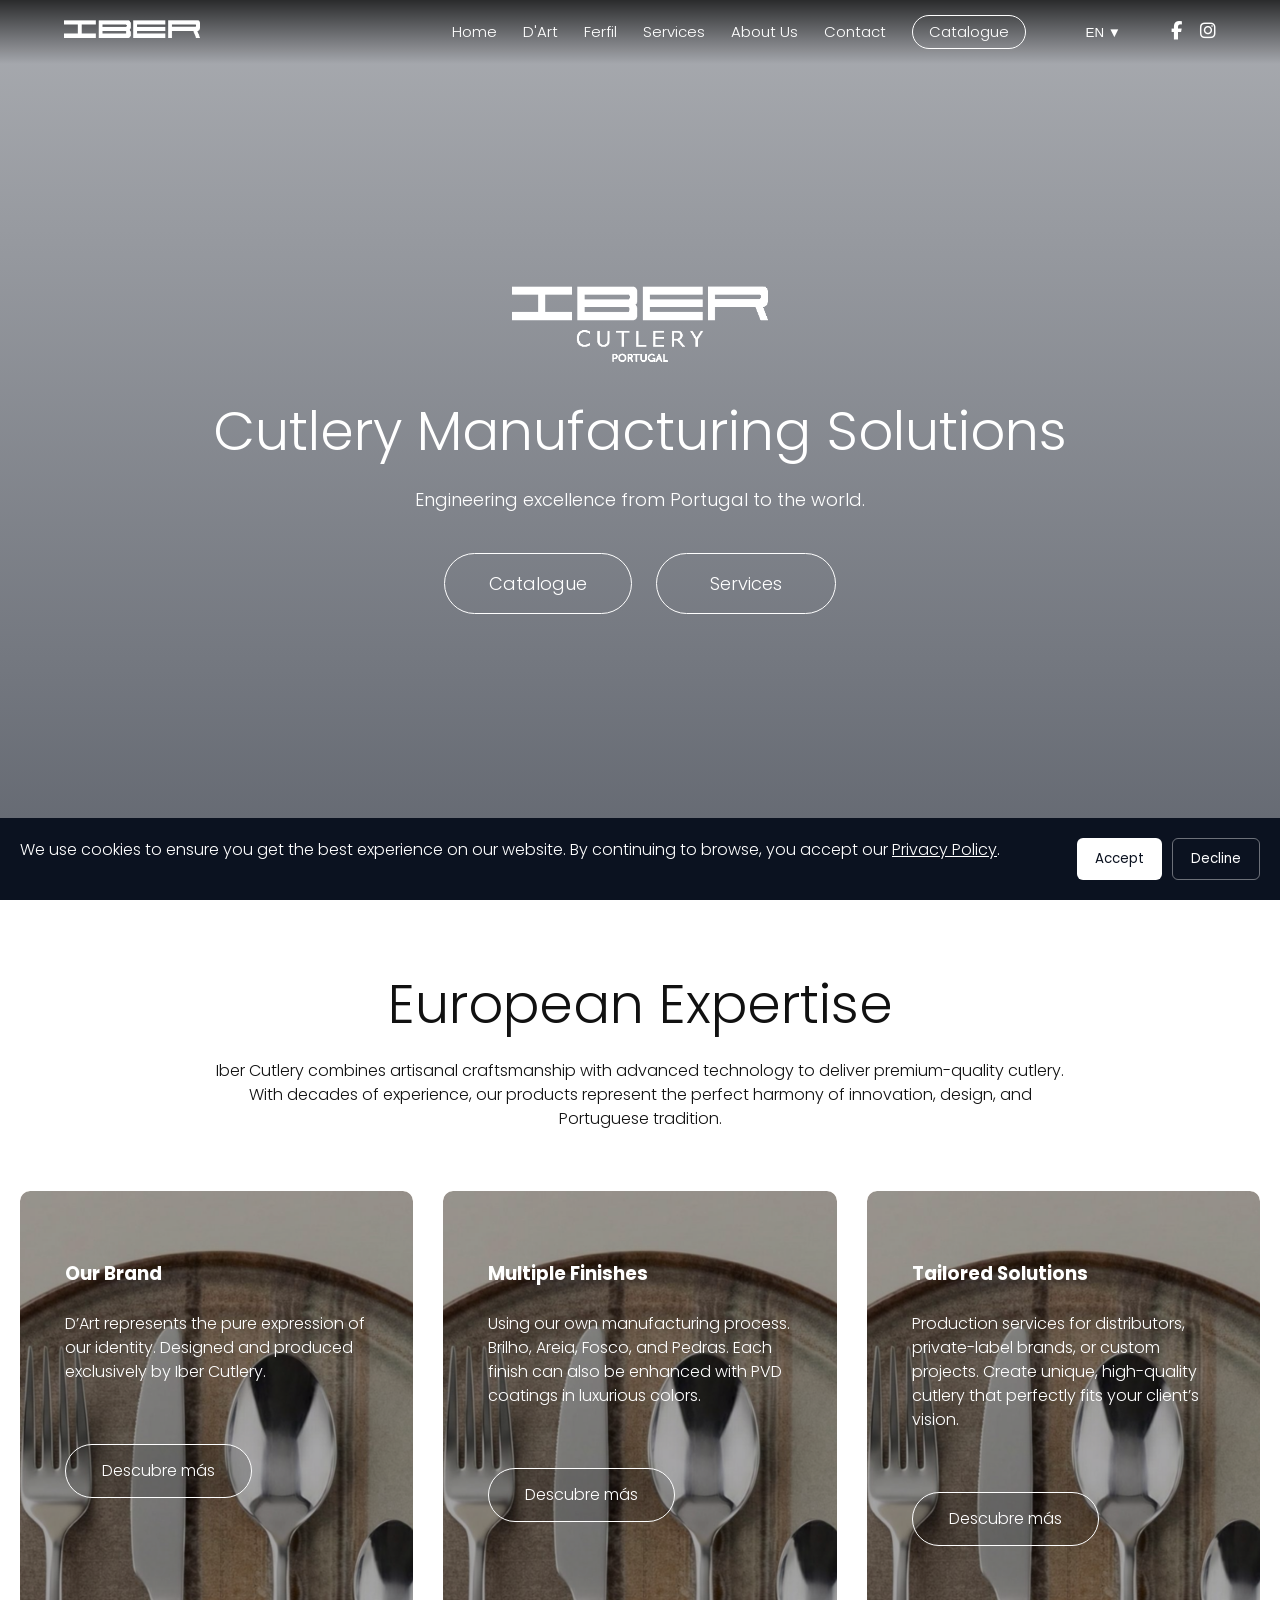
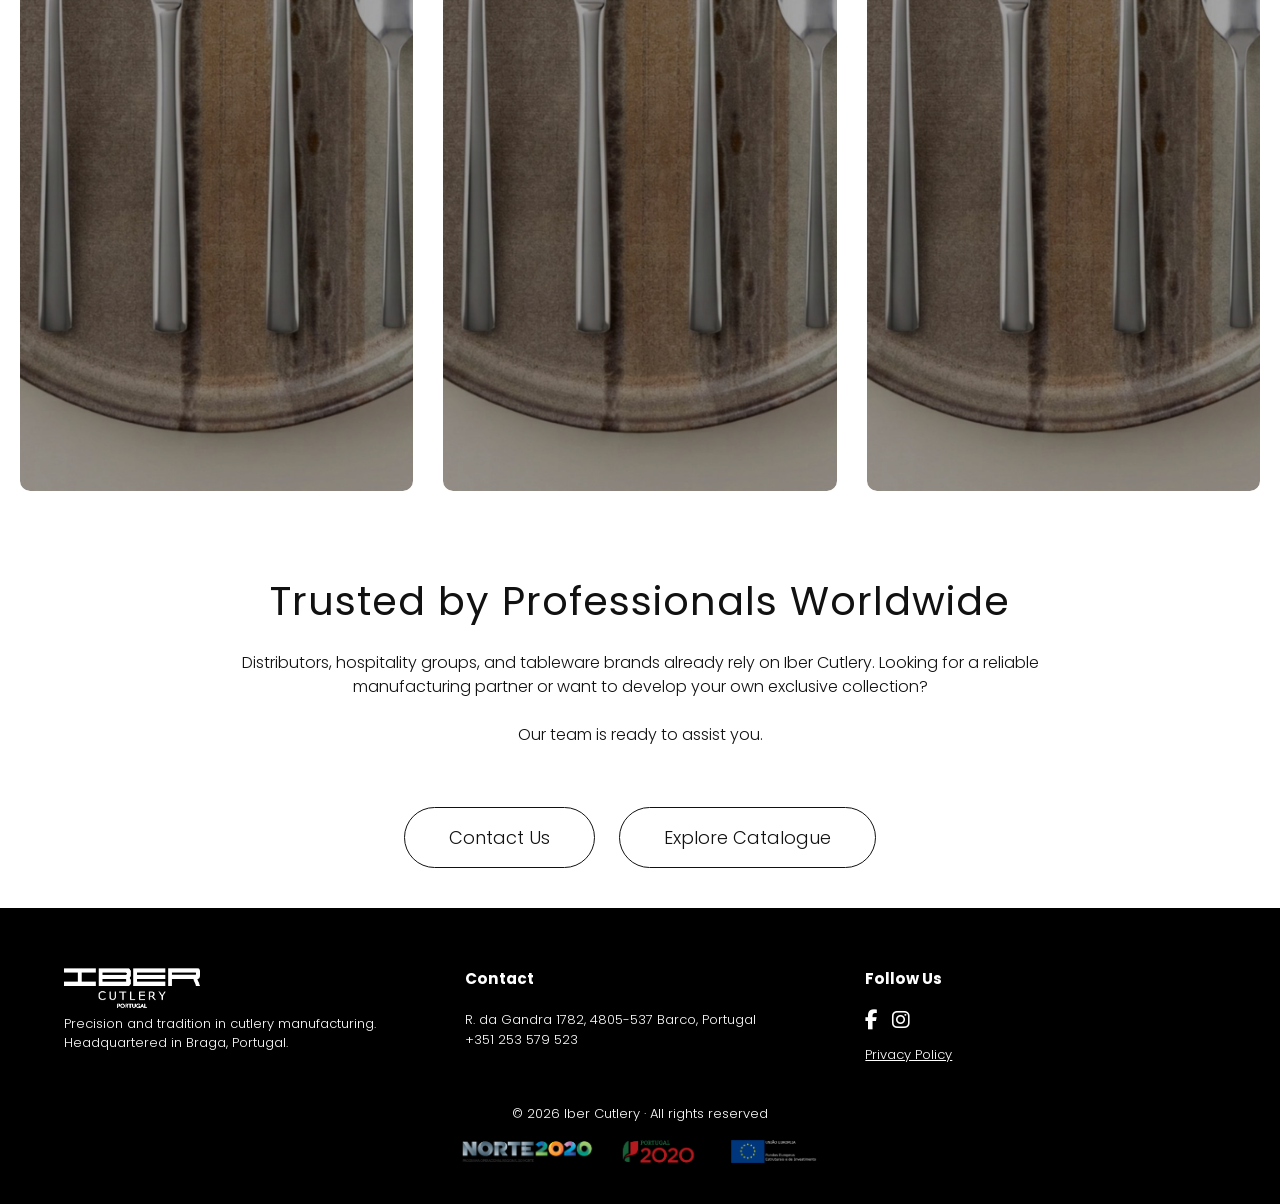
==== commit d1ca53fe: "Add files via upload" ====
--- a/index.html
+++ b/index.html
@@ -40,17 +40,16 @@
           <div class="language-selector-desktop">
             <button id="langBtn">EN ▼</button>
             <ul id="langMenu" class="lang-menu">
-              <li><a href="#">EN</a></li>
-              <li><a href="#">ES</a></li>
-              <li><a href="#">PT</a></li>
+              <li><a href="index.html">EN</a></li>
+              <li><a href="es/index.html">ES</a></li>
+              <li><a href="pt/index.html">PT</a></li>
             </ul>
           </div>
 
-          <!-- LANGUAGE SELECTOR MOBILE -->
           <div class="language-selector-mobile">
-            <button class="lang-mobile">EN</button>
-            <button class="lang-mobile">ES</button>
-            <button class="lang-mobile">PT</button>
+            <button class="lang-mobile" onclick="window.location.href='index.html'">EN</button>
+            <button class="lang-mobile" onclick="window.location.href='es/index.html'">ES</button>
+            <button class="lang-mobile" onclick="window.location.href='pt/index.html'">PT</button>
           </div>
 
           <div class="nav-social">
@@ -83,7 +82,8 @@
 </section>
 
 <section class="white-section">
-  <h2 data-i18n="ourexpertise">European Expertise</h2>
+  <br>
+  <h1 data-i18n="ourexpertise">European Expertise</h1>
   <p data-i18n="ourexpertise_text">Iber Cutlery combines artisanal craftsmanship with advanced technology to deliver premium-quality cutlery. With decades of experience, our products represent the perfect harmony of innovation, design, and Portuguese tradition.</p>
   
   <div class="box-grid">
@@ -91,7 +91,7 @@
     <div class="info-content">
       <br>
       <h3>Our Brand</h3><br>
-        <p>
+        <p style ="text-align: left;">
          D’Art represents the pure expression of our identity. Designed and produced exclusively by Iber Cutlery.
         </p>
 
@@ -103,7 +103,7 @@
   <div class="info-box" style="background-image:url('img.png');">
     <div class="info-content">
       <br><h3>Multiple Finishes</h3><br>
-      <p>
+      <p style ="text-align: left;">
         Using our own manufacturing process. Brilho, Areia, Fosco, and Pedras. Each finish can also be enhanced with PVD coatings in luxurious colors.
       </p>
           <a href="services.html#acabados" class="info-btn">Descubre más</a>
@@ -114,7 +114,7 @@
   <div class="info-box" style="background-image:url('img.png');">
     <div class="info-content">
       <br><h3>Tailored Solutions</h3><br>
-      <p>
+      <p style ="text-align: left;">
         Production services for distributors, private-label brands, or custom projects. Create unique, high-quality cutlery that perfectly fits your client’s vision.
       </p>
           <a href="services.html" class="info-btn">Descubre más</a>
--- a/styles.css
+++ b/styles.css
@@ -40,12 +40,12 @@
 
 .header-bar {
   width: 100%;
-  background: linear-gradient(to bottom, rgba(0,0,0,0.6), rgba(0,0,0,0));
-  transition: .35s;
+  background: linear-gradient(to bottom, rgba(0,0,0,0.75), rgba(0,0,0,0));
+  transition: .3  5s;
 }
 
 .header-bar.scrolled {
-  background: rgba(0,0,0,.95);
+  background: rgba(0,0,0,1);
   backdrop-filter: blur(6px);
 }
 
@@ -898,4 +898,44 @@
   font-size: 1rem;
   color: #555;
   line-height: 1.6;
+}
+
+
+
+
+/* ================= PRIVACY POLICY CONTENT ================= */
+.privacy-content {
+  text-align: left;
+  text-align: justify;
+}
+
+.privacy-content h2 {
+  font-size: 22px;
+  margin-top: 40px;
+  margin-bottom: 15px;
+  color: #111;
+  border-bottom: 1px solid #eee;
+  padding-bottom: 10px;
+}
+
+.privacy-content p {
+  margin-bottom: 20px;
+  font-size: 16px;
+  color: #444;
+}
+
+.privacy-content ul {
+  margin-left: 20px;
+  margin-bottom: 25px;
+}
+
+.privacy-content ul li {
+  margin-bottom: 10px;
+  font-size: 16px;
+  color: #444;
+  list-style-type: disc;
+}
+
+.privacy-content strong {
+  color: #111;
 }
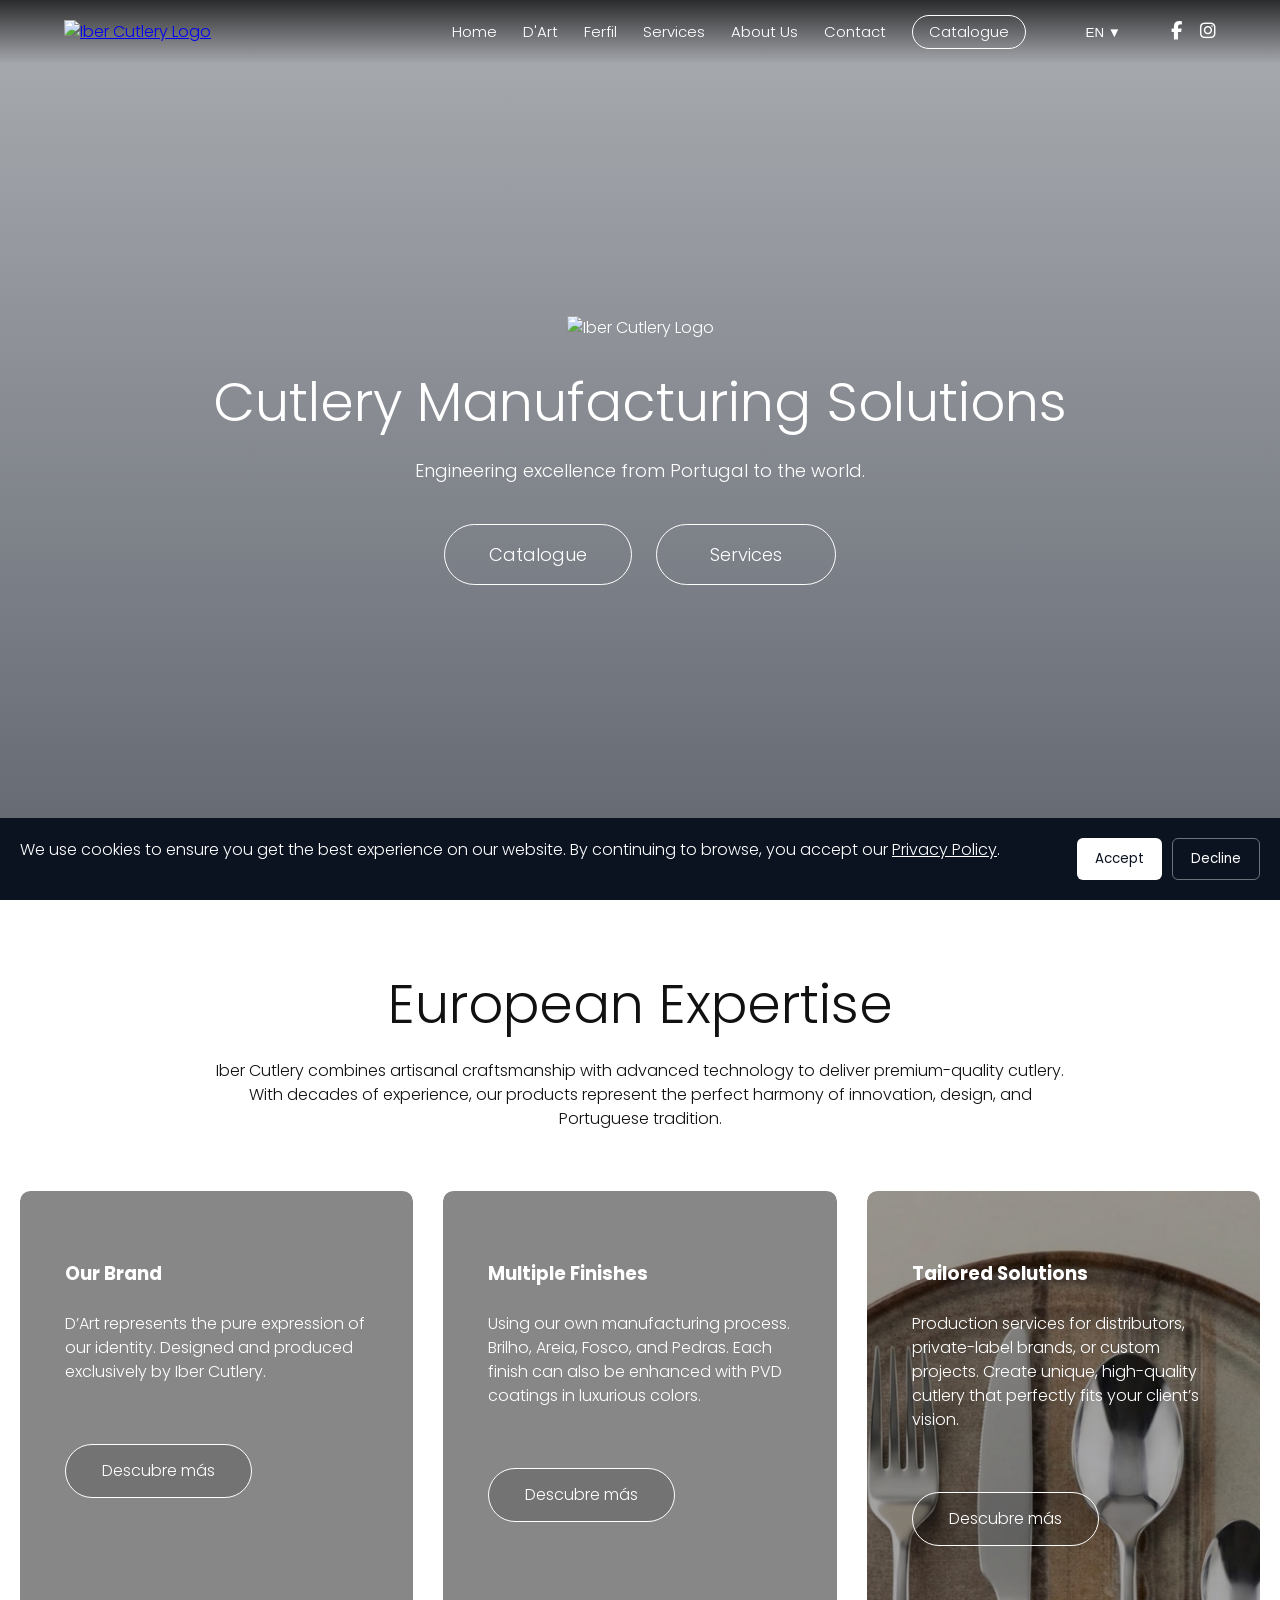
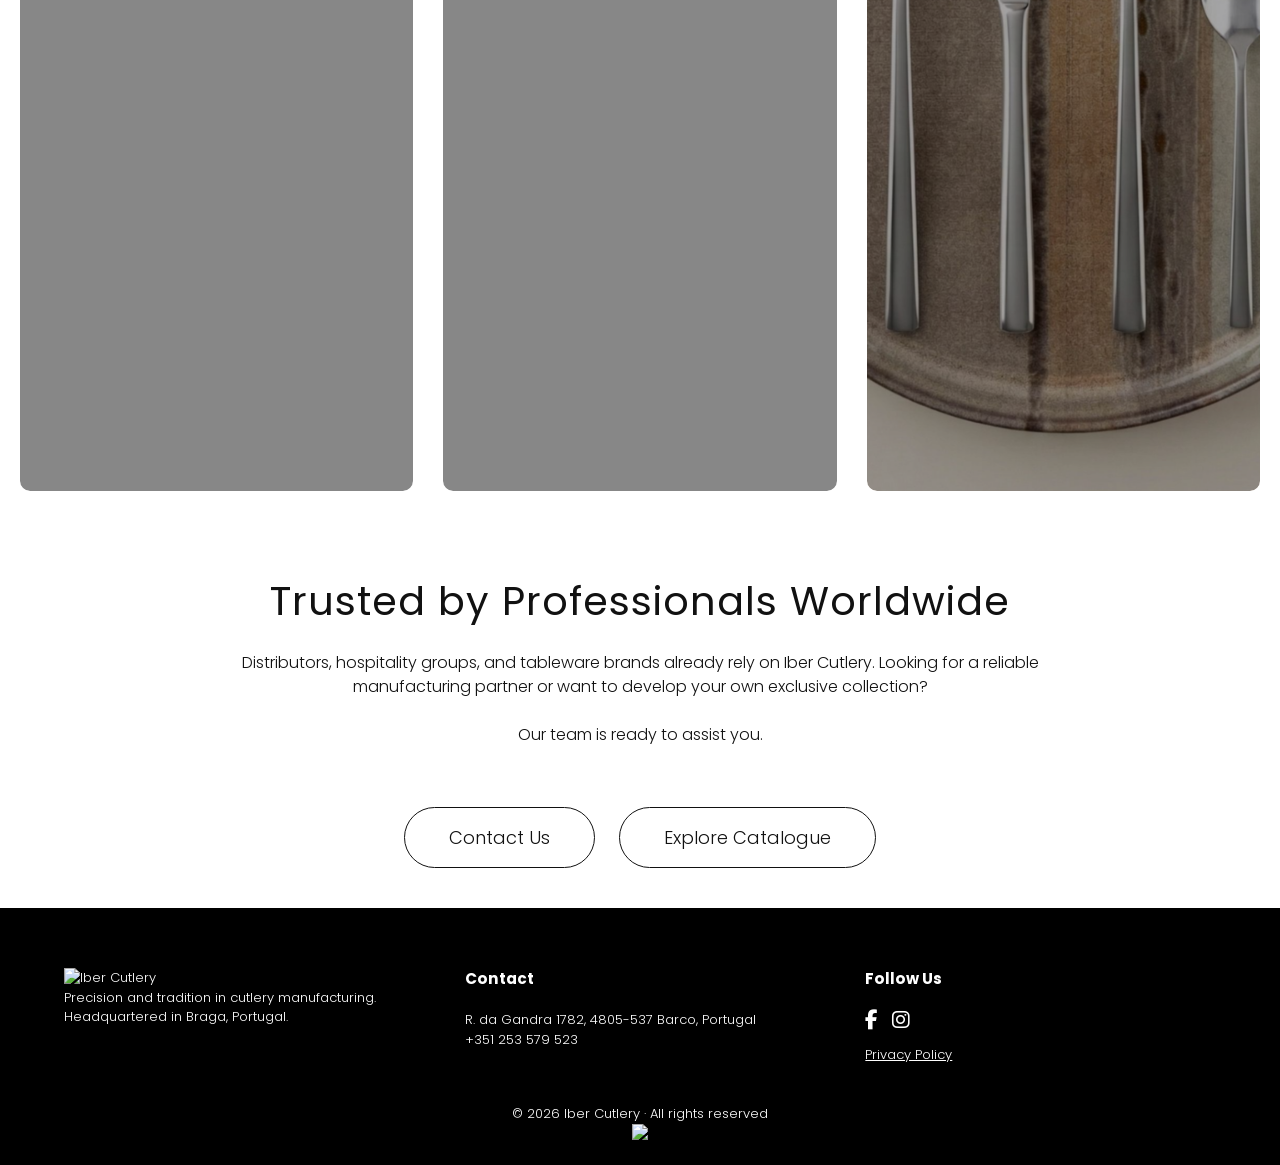
==== commit d420c697: "Add files via upload" ====
--- a/index.html
+++ b/index.html
@@ -21,7 +21,7 @@
   <div class="header-bar" id="headerBar">
     <div class="container">
       <nav>
-        <div class="logo"><a href="index.html"><img src="logoIBERsolo.png" alt="Iber Cutlery Logo"></a></div>
+        <div class="logo"><a href="index.html"><img src="logoIBERsolo.webp" alt="Iber Cutlery Logo"></a></div>
 
         <div class="menu-toggle" id="menuToggle"><i class="fas fa-bars"></i></div>
 
@@ -70,7 +70,7 @@
 
   <div class="overlay">
     <div class="hero-inner">
-      <div class="logo-hero"><img src="logoIBER-blanco.png" alt="Iber Cutlery Logo"></div>
+      <div class="logo-hero"><img src="logoIBER-blanco.webp" alt="Iber Cutlery Logo"></div>
       <h1 data-i18n="hero-title">Cutlery Manufacturing Solutions</h1>
       <p class="lead" data-i18n="hero_lead">Engineering excellence from Portugal to the world.</p>
       <div class="actions">
@@ -87,7 +87,7 @@
   <p data-i18n="ourexpertise_text">Iber Cutlery combines artisanal craftsmanship with advanced technology to deliver premium-quality cutlery. With decades of experience, our products represent the perfect harmony of innovation, design, and Portuguese tradition.</p>
   
   <div class="box-grid">
-  <div class="info-box" style="background-image:url('img.png');">
+  <div class="info-box" style="background-image:url('dartmodel.jpg');">
     <div class="info-content">
       <br>
       <h3>Our Brand</h3><br>
@@ -100,7 +100,7 @@
     </div>
   </div>
 
-  <div class="info-box" style="background-image:url('img.png');">
+  <div class="info-box" style="background-image:url('custom.webp');">
     <div class="info-content">
       <br><h3>Multiple Finishes</h3><br>
       <p style ="text-align: left;">
@@ -145,7 +145,7 @@
 <footer>
   <div class="container footer-grid">
     <div>
-      <div class="footer-logo"><img src="logoIBER-blanco.png" alt="Iber Cutlery"></div>
+      <div class="footer-logo"><img src="logoIBER-blanco.webp" alt="Iber Cutlery"></div>
       <div class="footer-about">Precision and tradition in cutlery manufacturing. Headquartered in Braga, Portugal.</div>
     </div>
 
@@ -171,7 +171,7 @@
 
   <div class="footer-legal">
     <p>© <span id="copyright-year">2025</span> Iber Cutlery · All rights reserved</p>
-    <img src="logos_2020.png" style="height:55px;cursor:pointer;" onclick="window.open('Ficha-do-Proyecto-Iber.pdf','_blank')">
+    <img src="logos_2020.webp" style="height:55px;cursor:pointer;" onclick="window.open('Ficha-do-Proyecto-Iber.pdf','_blank')">
   </div>
 </footer>
 
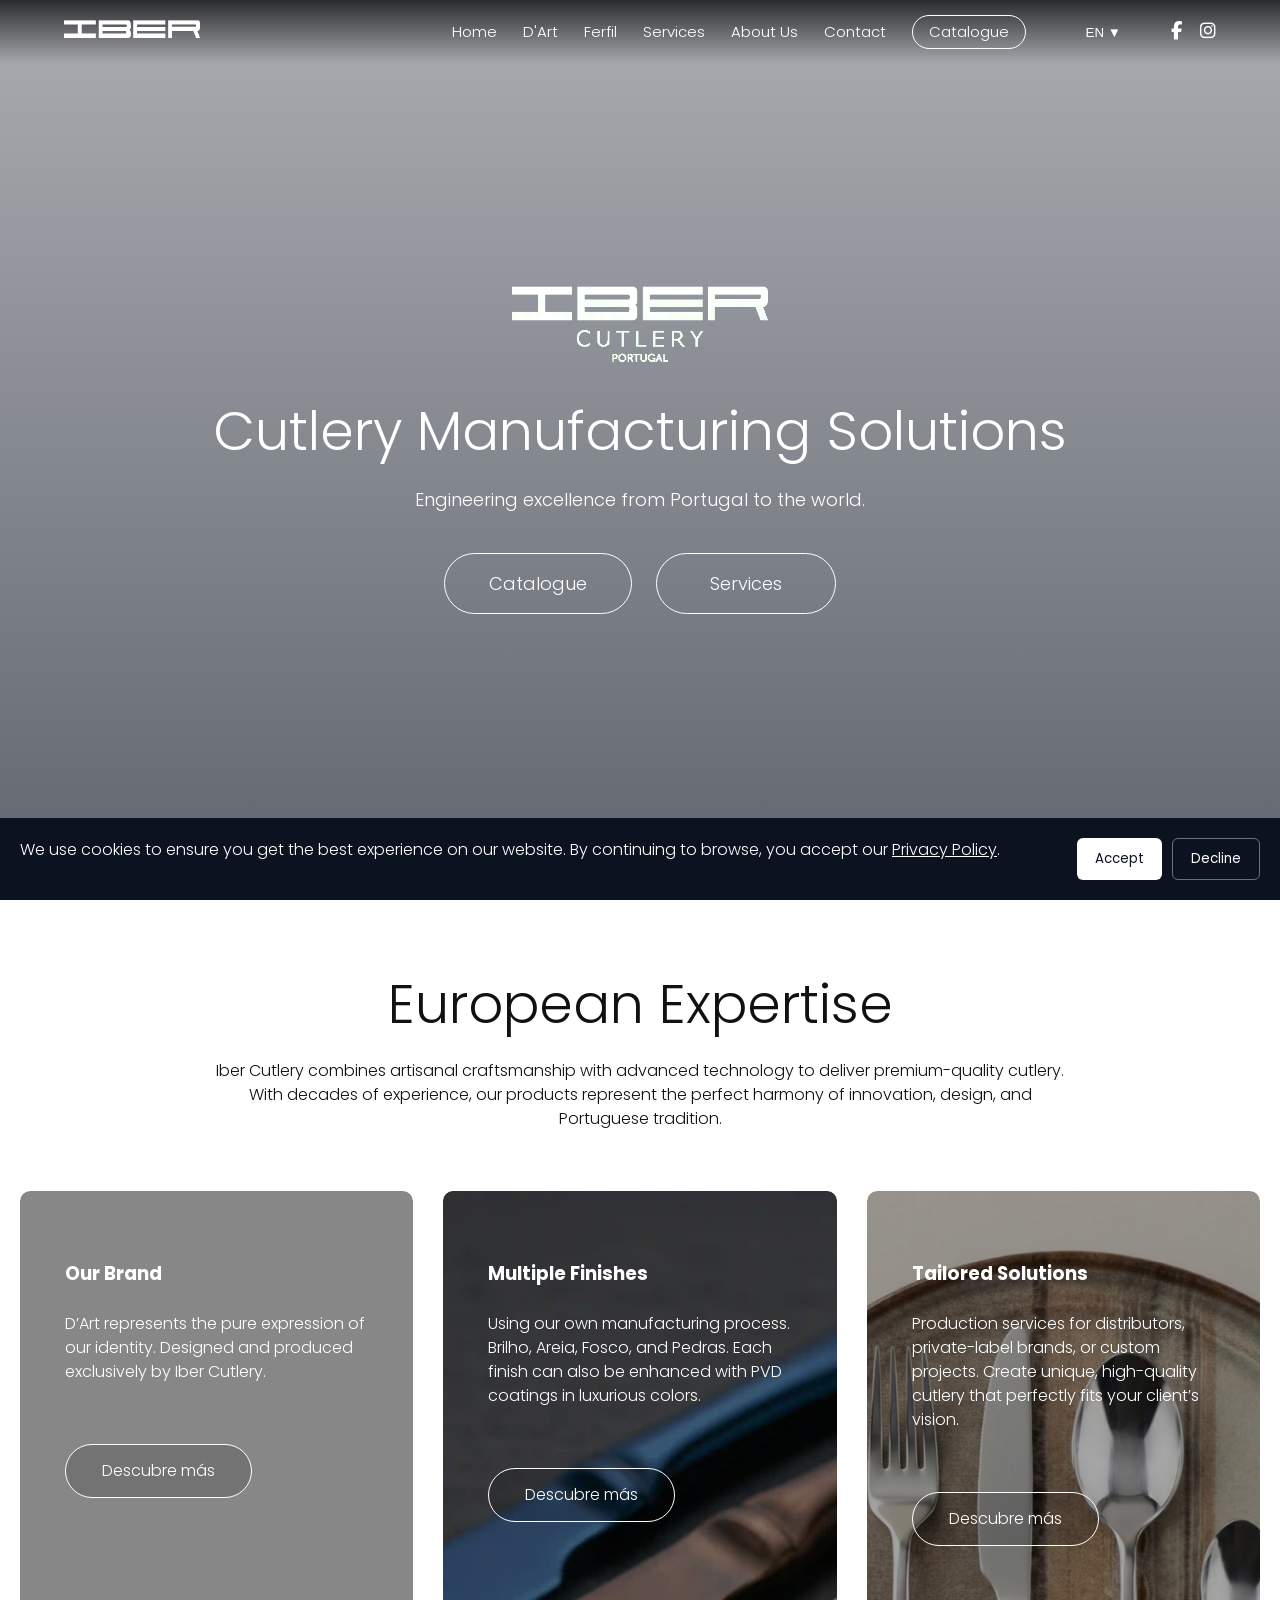
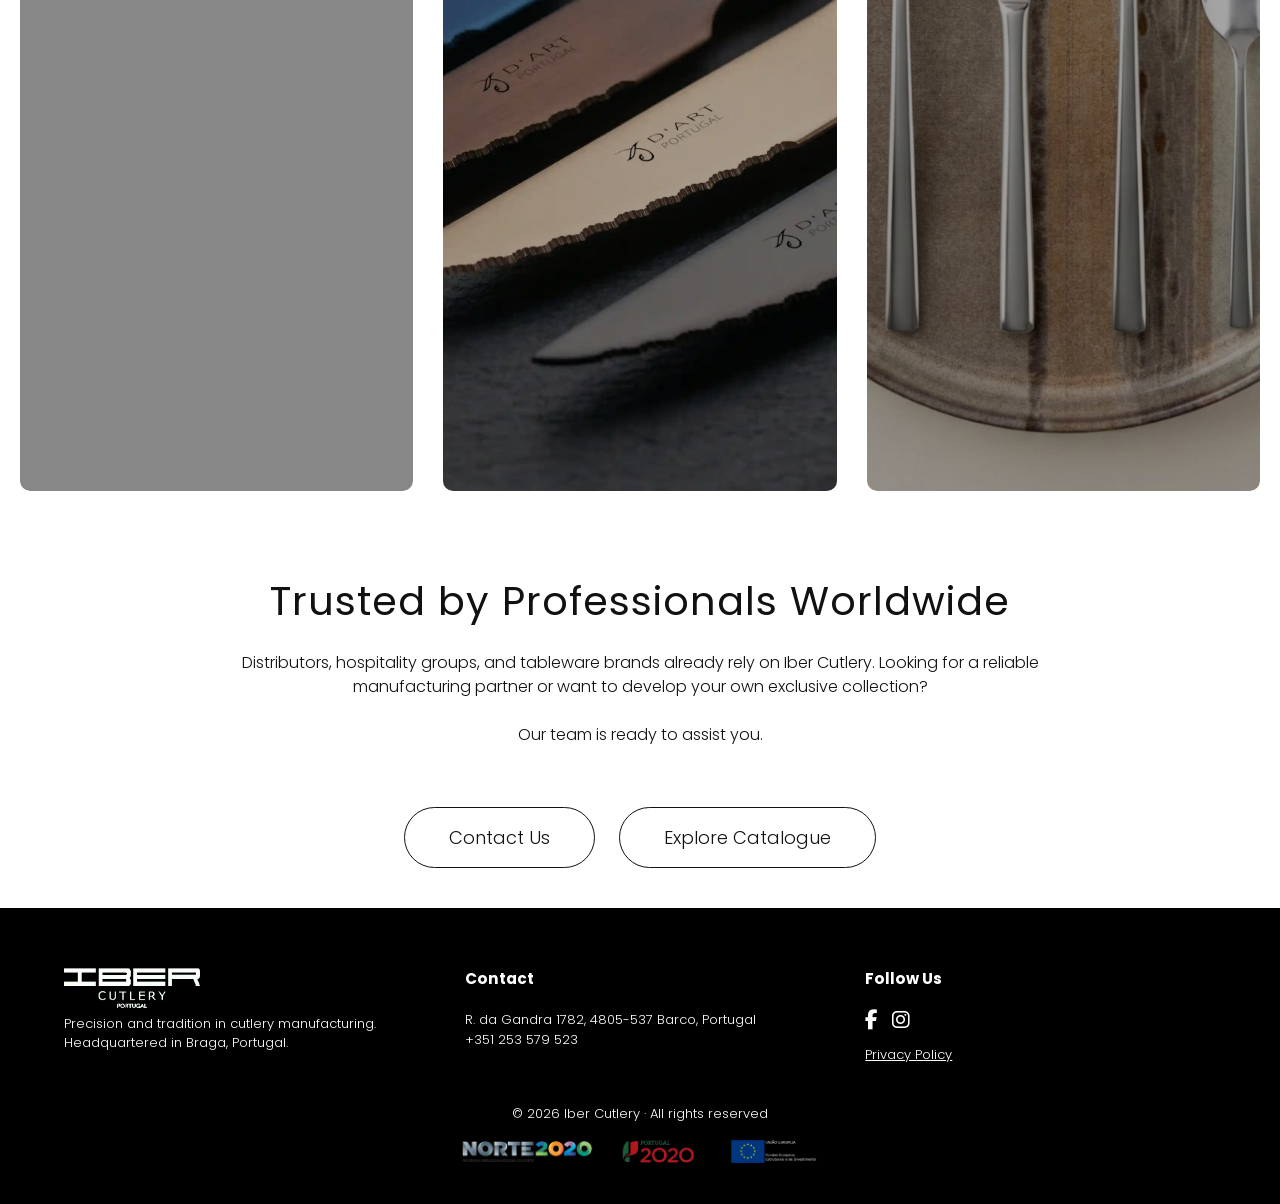
==== commit c475eac2: "Add files via upload" ====
--- a/index.html
+++ b/index.html
@@ -13,6 +13,29 @@
 
 <link rel="stylesheet" href="styles.css">
 
+<style>
+  /* ================= SMOOTH ANIMATIONS CSS ================= */
+  html {
+    scroll-behavior: smooth;
+  }
+  
+  .animate-on-scroll {
+    opacity: 0;
+    transform: translateY(30px);
+    transition: opacity 0.8s cubic-bezier(0.25, 0.46, 0.45, 0.94), transform 0.8s cubic-bezier(0.25, 0.46, 0.45, 0.94);
+  }
+  
+  .animate-on-scroll.is-visible {
+    opacity: 1;
+    transform: translateY(0);
+  }
+
+  /* Retrasos escalonados para las cajas de información */
+  .delay-1 { transition-delay: 0.1s; }
+  .delay-2 { transition-delay: 0.3s; }
+  .delay-3 { transition-delay: 0.5s; }
+</style>
+
 </head>
 
 <body>
@@ -36,7 +59,6 @@
           <a href="contact.html">Contact</a>
           <a href="https://drive.google.com/file/d/1WoMRmmUtPPjQzyLjRYjJHznSljWQ4U9n/view?usp=drive_link" class="catalogue-btn">Catalogue</a>
 
-          <!-- LANGUAGE SELECTOR DESKTOP -->
           <div class="language-selector-desktop">
             <button id="langBtn">EN ▼</button>
             <ul id="langMenu" class="lang-menu">
@@ -69,7 +91,7 @@
   </video>
 
   <div class="overlay">
-    <div class="hero-inner">
+    <div class="hero-inner animate-on-scroll">
       <div class="logo-hero"><img src="logoIBER-blanco.webp" alt="Iber Cutlery Logo"></div>
       <h1 data-i18n="hero-title">Cutlery Manufacturing Solutions</h1>
       <p class="lead" data-i18n="hero_lead">Engineering excellence from Portugal to the world.</p>
@@ -83,11 +105,11 @@
 
 <section class="white-section">
   <br>
-  <h1 data-i18n="ourexpertise">European Expertise</h1>
-  <p data-i18n="ourexpertise_text">Iber Cutlery combines artisanal craftsmanship with advanced technology to deliver premium-quality cutlery. With decades of experience, our products represent the perfect harmony of innovation, design, and Portuguese tradition.</p>
+  <h1 data-i18n="ourexpertise" class="animate-on-scroll">European Expertise</h1>
+  <p data-i18n="ourexpertise_text" class="animate-on-scroll">Iber Cutlery combines artisanal craftsmanship with advanced technology to deliver premium-quality cutlery. With decades of experience, our products represent the perfect harmony of innovation, design, and Portuguese tradition.</p>
   
   <div class="box-grid">
-  <div class="info-box" style="background-image:url('dartmodel.jpg');">
+  <div class="info-box animate-on-scroll delay-1" style="background-image:url('dartmodel.jpg');">
     <div class="info-content">
       <br>
       <h3>Our Brand</h3><br>
@@ -100,7 +122,7 @@
     </div>
   </div>
 
-  <div class="info-box" style="background-image:url('custom.webp');">
+  <div class="info-box animate-on-scroll delay-2" style="background-image:url('custom.webp');">
     <div class="info-content">
       <br><h3>Multiple Finishes</h3><br>
       <p style ="text-align: left;">
@@ -111,7 +133,7 @@
     </div>
   </div>
 
-  <div class="info-box" style="background-image:url('img.png');">
+  <div class="info-box animate-on-scroll delay-3" style="background-image:url('img.png');">
     <div class="info-content">
       <br><h3>Tailored Solutions</h3><br>
       <p style ="text-align: left;">
@@ -123,20 +145,17 @@
   </div>
 </div>
 
-
-
-
 </section>
 
 <section class="white-section">
-  <h2>Trusted by Professionals Worldwide</h2>
-  <p>
+  <h2 class="animate-on-scroll">Trusted by Professionals Worldwide</h2>
+  <p class="animate-on-scroll">
     Distributors, hospitality groups, and tableware brands already rely on Iber Cutlery. Looking for a reliable manufacturing partner or want to develop your own exclusive collection?
     <br><br>
      Our team is ready to assist you.
   </p>
 
-  <div class="actions" style="margin-top:30px;">
+  <div class="actions animate-on-scroll" style="margin-top:30px;">
     <a href="contact.html" class="btn" style="border-color:#111;color:#111;">Contact Us</a>
     <a href="https://drive.google.com/file/d/1WoMRmmUtPPjQzyLjRYjJHznSljWQ4U9n/view?usp=drive_link" class="btn" style="border-color:#111;color:#111;">Explore Catalogue</a>
   </div>
@@ -241,17 +260,28 @@
 /* ================= COPYRIGHT YEAR ================= */
 document.getElementById("copyright-year").textContent = new Date().getFullYear();
 
-
-
-
-
-
-
-
-
-
+/* ================= SCROLL ANIMATIONS ================= */
+const observerOptions = {
+  root: null,
+  rootMargin: '0px',
+  threshold: 0.15
+};
+
+const observer = new IntersectionObserver((entries, observer) => {
+  entries.forEach(entry => {
+    if (entry.isIntersecting) {
+      entry.target.classList.add('is-visible');
+      // Deja de observar el elemento una vez que ya es visible (la animación ocurre solo una vez)
+      observer.unobserve(entry.target);
+    }
+  });
+}, observerOptions);
+
+document.querySelectorAll('.animate-on-scroll').forEach(el => {
+  observer.observe(el);
+});
 
 </script>
 
 </body>
-</html>
+</html>
--- a/styles.css
+++ b/styles.css
@@ -612,7 +612,7 @@
   left: 0;
   right: 0;
   padding: 20px;
-  background: linear-gradient(to top, rgba(0,0,0,0.8), transparent);
+  background: linear-gradient(to top, rgba(0, 0, 0, 0.5), transparent);
   color: #fff;
   font-size: 18px;
 }
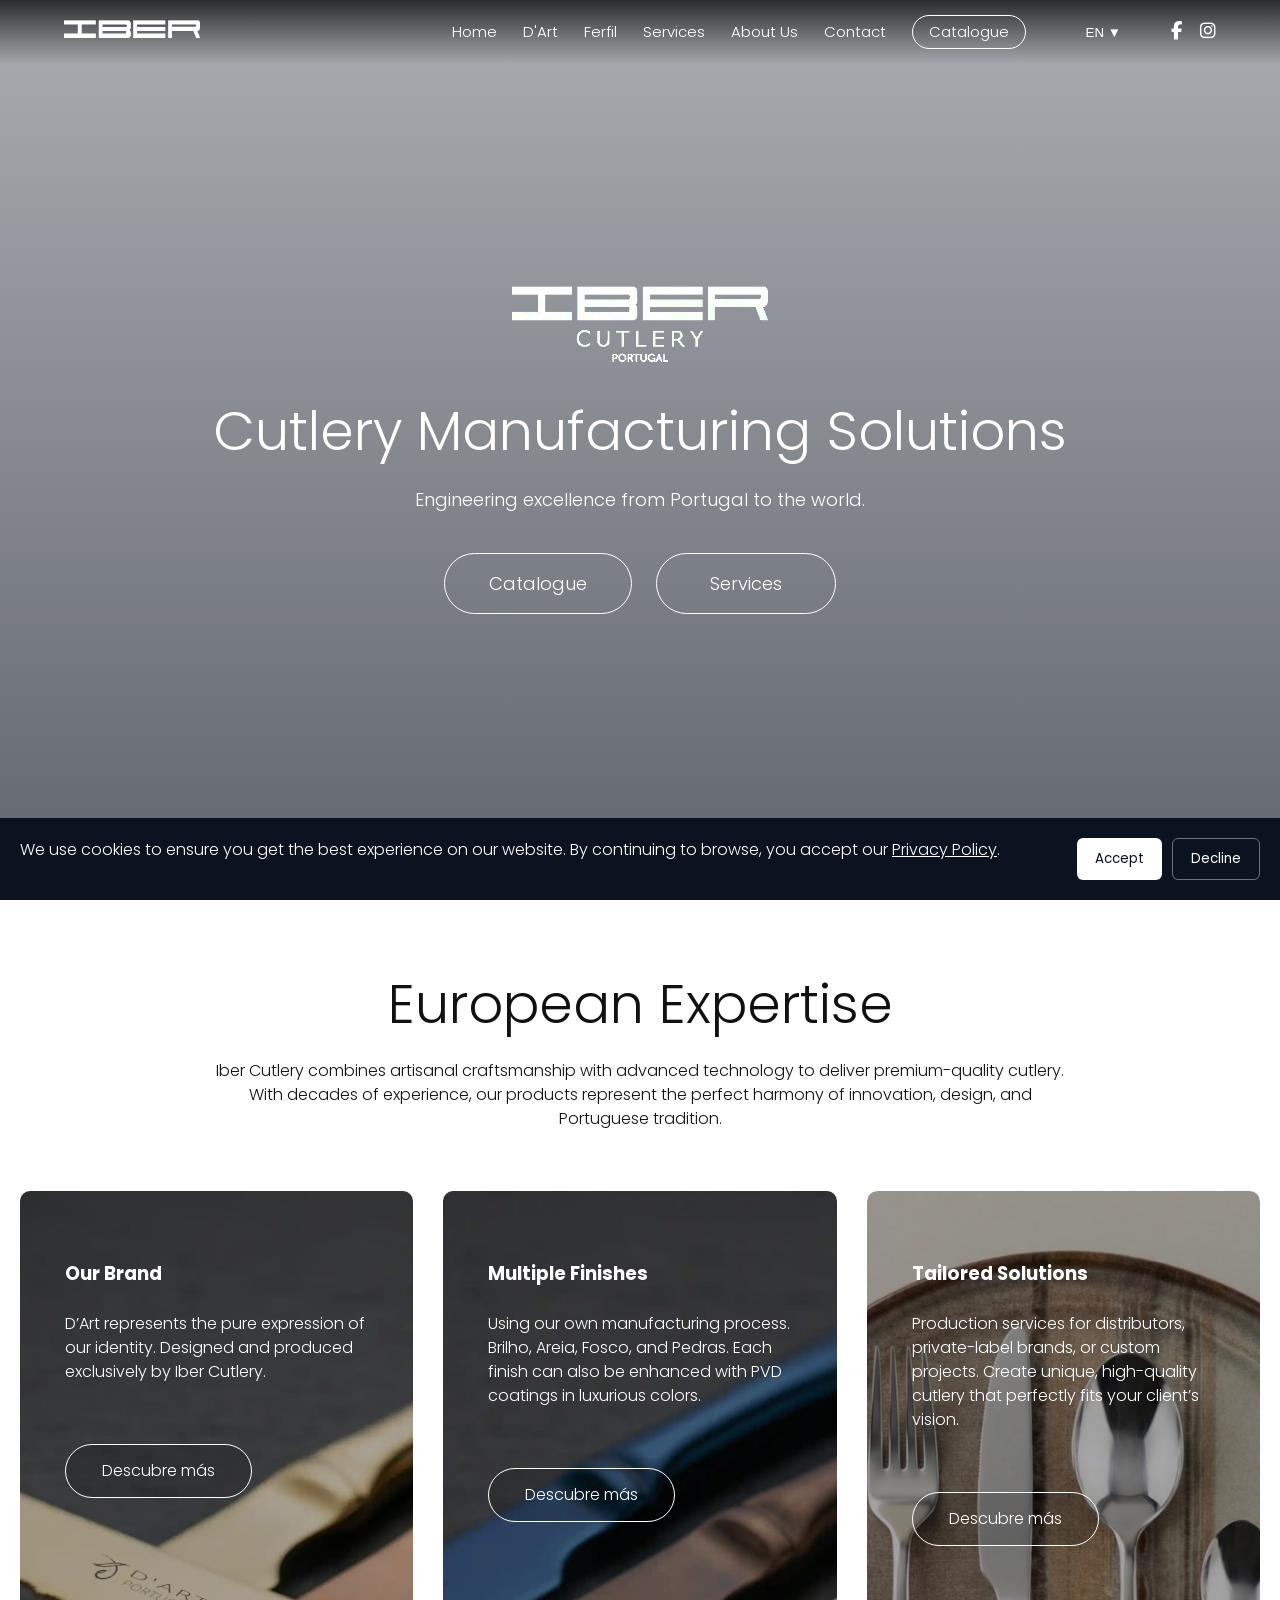
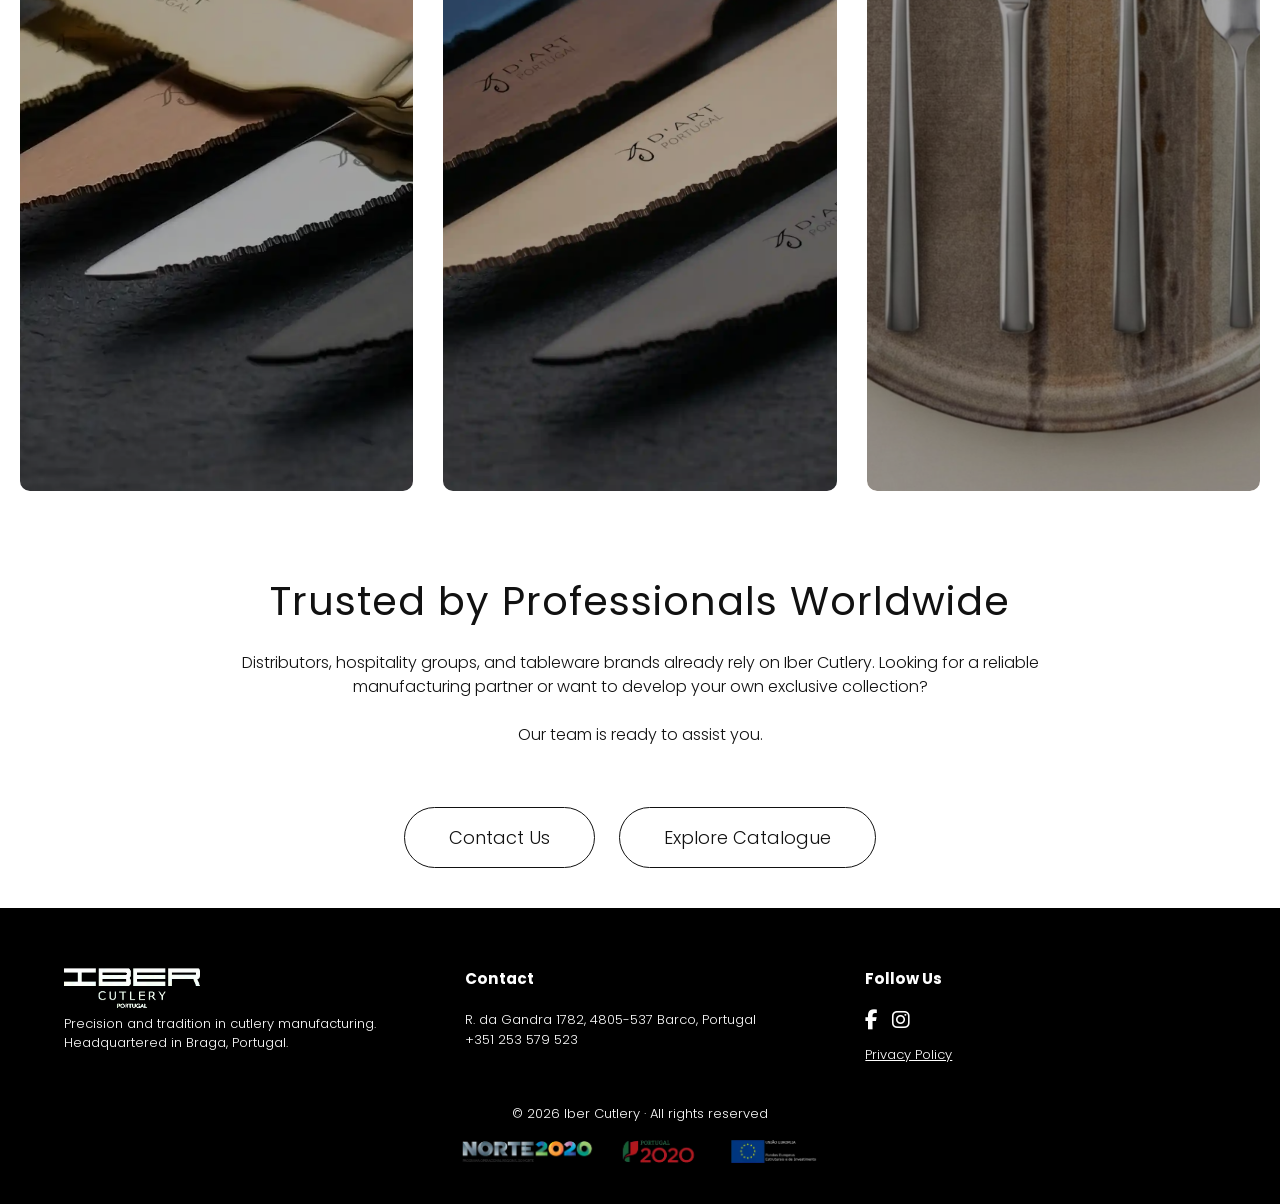
==== commit dbddd237: "Add files via upload" ====
--- a/index.html
+++ b/index.html
@@ -109,7 +109,7 @@
   <p data-i18n="ourexpertise_text" class="animate-on-scroll">Iber Cutlery combines artisanal craftsmanship with advanced technology to deliver premium-quality cutlery. With decades of experience, our products represent the perfect harmony of innovation, design, and Portuguese tradition.</p>
   
   <div class="box-grid">
-  <div class="info-box animate-on-scroll delay-1" style="background-image:url('dartmodel.jpg');">
+  <div class="info-box animate-on-scroll delay-1" style="background-image:url('dartmodel.webp');">
     <div class="info-content">
       <br>
       <h3>Our Brand</h3><br>
@@ -260,7 +260,7 @@
 /* ================= COPYRIGHT YEAR ================= */
 document.getElementById("copyright-year").textContent = new Date().getFullYear();
 
-/* ================= SCROLL ANIMATIONS ================= */
+/* ================= SCROLL ANIMATIONS (CON CARGA DE IMÁGENES) ================= */
 const observerOptions = {
   root: null,
   rootMargin: '0px',
@@ -270,9 +270,38 @@
 const observer = new IntersectionObserver((entries, observer) => {
   entries.forEach(entry => {
     if (entry.isIntersecting) {
-      entry.target.classList.add('is-visible');
-      // Deja de observar el elemento una vez que ya es visible (la animación ocurre solo una vez)
-      observer.unobserve(entry.target);
+      const target = entry.target;
+      
+      // 1. Buscamos si el elemento es una imagen o si tiene imágenes dentro
+      const images = target.tagName === 'IMG' ? [target] : Array.from(target.querySelectorAll('img'));
+
+      if (images.length > 0) {
+        // 2. Si hay imágenes, creamos una "espera" (Promise) para cada una
+        const imagePromises = images.map(img => {
+          return new Promise((resolve) => {
+            // Si la imagen ya está en caché y cargada, avanzamos
+            if (img.complete) {
+              resolve(); 
+            } else {
+              // Si no, esperamos a que termine de cargar (o dé error para que no se quede bloqueada)
+              img.addEventListener('load', resolve);
+              img.addEventListener('error', resolve); 
+            }
+          });
+        });
+
+        // 3. Cuando TODAS las imágenes del bloque estén listas, aplicamos la clase
+        Promise.all(imagePromises).then(() => {
+          target.classList.add('is-visible');
+        });
+
+      } else {
+        // 4. Si es solo texto u otro elemento sin imágenes, lo animamos al instante
+        target.classList.add('is-visible');
+      }
+      
+      // Dejamos de observar para que la animación solo ocurra una vez
+      observer.unobserve(target);
     }
   });
 }, observerOptions);
